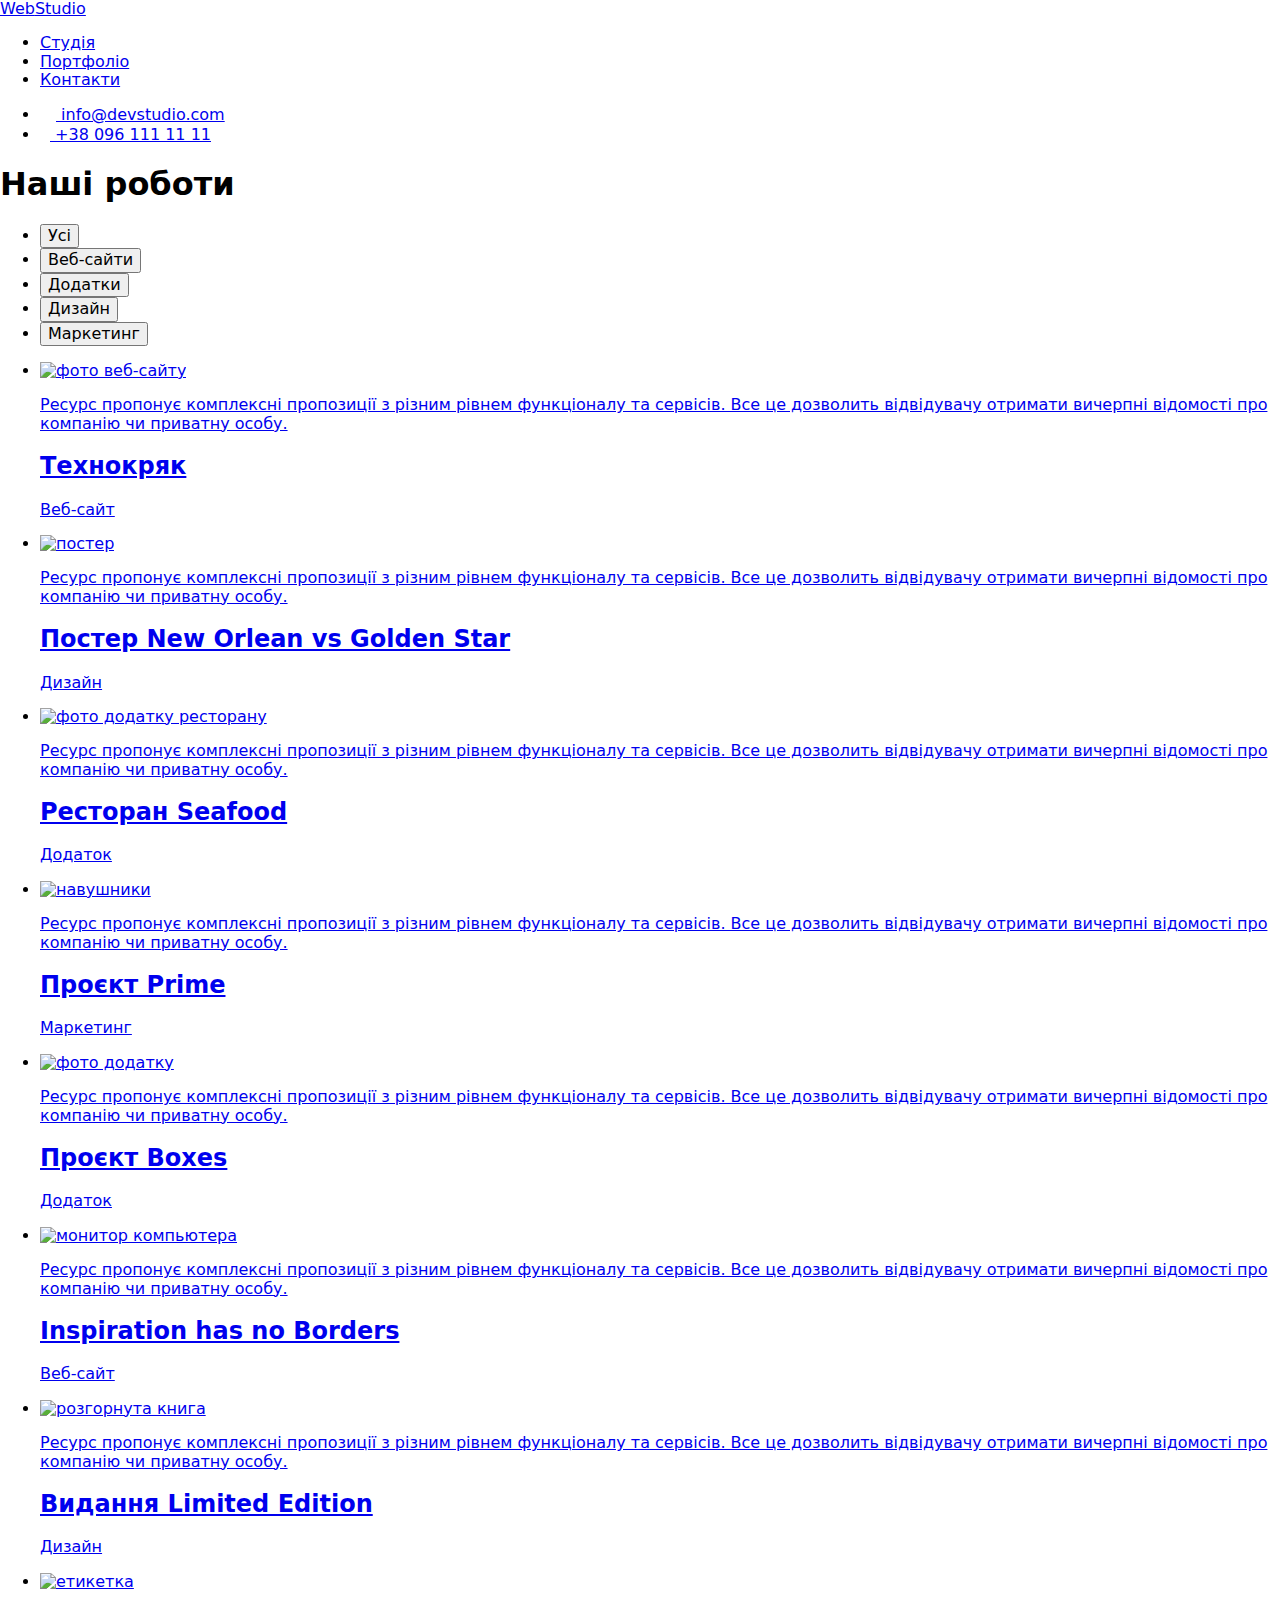
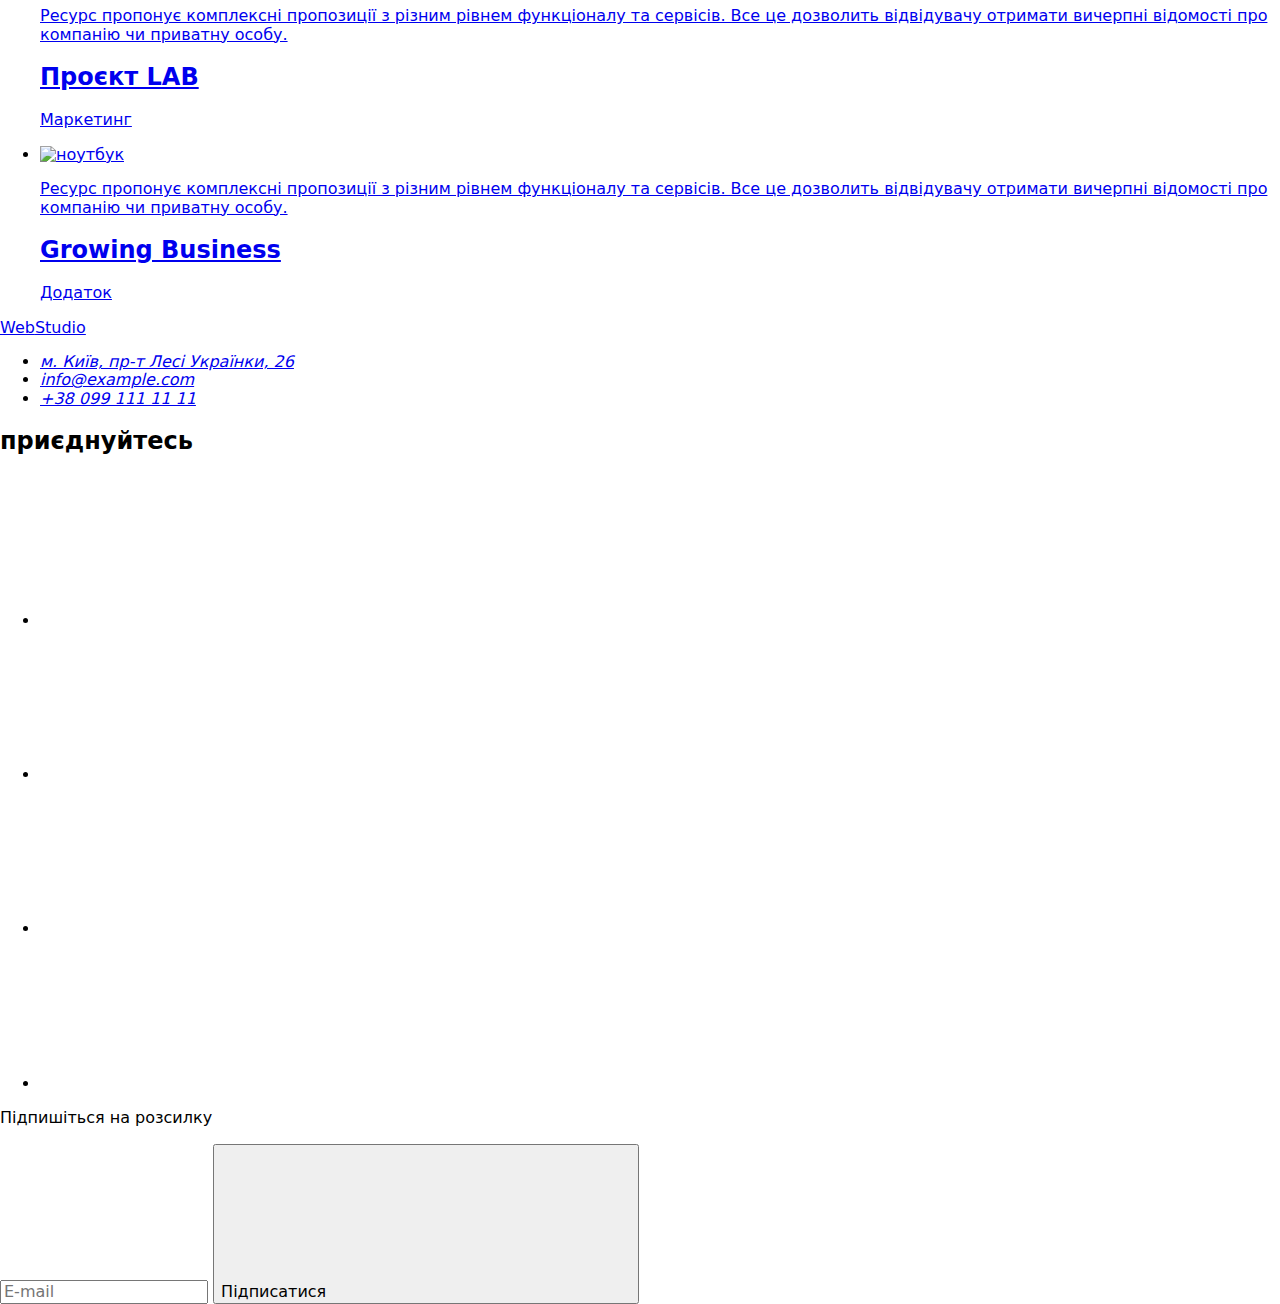
==== portfolio.html @ 3b048875 "Add files via upload" ====
<!DOCTYPE html>
<html lang="uk">
<head>
    <meta charset="UTF-8">
    <meta http-equiv="X-UA-Compatible" content="IE=edge">
    <meta name="viewport" content="width=device-width, initial-scale=1.0">
    <title>Portfolio</title>
    <link rel="preconnect" href="https://fonts.googleapis.com">
    <link rel="preconnect" href="https://fonts.gstatic.com" crossorigin>
    <link href="https://fonts.googleapis.com/css2?family=Raleway:wght@700&family=Roboto:wght@400;500;700;900&display=swap" rel="stylesheet">
    <link rel="stylesheet" href="https://cdn.jsdelivr.net/npm/modern-normalize@1.1.0/modern-normalize.min.css">
    <link rel="stylesheet" href="./css/styles.css">
</head>
<body>
    <header class="header-studio">
        <div class="container main-nav">
        <nav class="page-nav">
            <a href="./index.html" class="logo-link logo-header" lang="en">
                <span class="logo-span">Web</span>Studio
            </a>
            <ul class="site-nav list">
                <li class="list-link"> <a href="./index.html" class="link">Студія</a> </li>
                <li class="list-link"> <a href="#" class="link current">Портфоліо</a> </li>
                <li class="list-link"> <a href="#" class="link">Контакти</a> </li>
            </ul>
        </nav>
            <ul class="site-nav list">
                <li class="list-link">
                    <a href="mailo:info@devstudio.com" class="link list-nav">
                        <svg width="16" height="12">
                        <use href="./images/icons.svg#icon-envelope" aria-label="іконка конвертик"></use>
                    </svg>
                    info@devstudio.com
                    </a>
                </li>
                <li class="list-link">
                    <a href="tel:+380961111111" class="link list-nav">
                        <svg width="10" height="16">
                        <use href="./images/icons.svg#icon-smartphone" aria-label="іконка смартфон"></use>
                    </svg> +38 096 111 11 11
                    </a>
                </li>
            </ul>
        </div>      
    </header>

    <main>
        <section class="section">
            <div class="container">
           <h1 class="visually-hidden">Наші роботи</h1> 
           <ul class="list list-btn">
            <li class="list-btn-filter"><button type="button" class="button primary">Усі</button></li>
            <li class="list-btn-filter"><button type="button" class="button">Веб-сайти</button></li>
            <li class="list-btn-filter"><button type="button" class="button">Додатки</button></li>  
            <li class="list-btn-filter"><button type="button" class="button">Дизайн</button></li>  
            <li class="list-btn-filter"><button type="button" class="button">Маркетинг</button></li>
           </ul>
           <ul class="list case-cards">
            <li class="card">
                <a href="#" class="link-card">
                    <div class="card-box">
                        <img src="./images/web1.jpg" alt="фото веб-сайту" width="370">
                        <p class="card-overlay">Ресурс пропонує комплексні пропозиції з різним рівнем функціоналу та сервісів. 
                            Все це дозволить відвідувачу отримати вичерпні відомості про компанію чи приватну особу.</p>
                    </div>
                    <div class="card-sign">
                        <h2 class="list-works">Технокряк</h2>
                        <p class="list-text-work">Веб-сайт</p>
                    </div>
                </a>         
            </li>
              <li class="card">
                <a href="#" class="link-card">
                    <div class="card-box">
                        <img src="./images/design1.jpg" alt="постер" width="370">
                        <p class="card-overlay">Ресурс пропонує комплексні пропозиції з різним рівнем функціоналу та сервісів. 
                            Все це дозволить відвідувачу отримати вичерпні відомості про компанію чи приватну особу.</p>
                    </div>
                    <div class="card-sign">
                        <h2 class="list-works">Постер New Orlean vs Golden Star</h2>
                        <p class="list-text-work">Дизайн</p>
                    </div>
                </a>                    
            </li>
            <li class="card">
                <a href="#" class="link-card">
                    <div class="card-box">
                        <img src="./images/addition1.jpg" alt="фото додатку ресторану" width="370">
                        <p class="card-overlay">Ресурс пропонує комплексні пропозиції з різним рівнем функціоналу та сервісів. 
                        Все це дозволить відвідувачу отримати вичерпні відомості про компанію чи приватну особу.</p>
                    </div>
                    <div class="card-sign">
                        <h2 class="list-works">Ресторан Seafood</h2>
                        <p class="list-text-work">Додаток</p>
                    </div>       
                </a>                    
            </li>
            <li class="card">
                <a href="#" class="link-card">
                    <div class="card-box">
                        <img src="./images/marketing1.jpg" alt="навушники" width="370">
                        <p class="card-overlay">Ресурс пропонує комплексні пропозиції з різним рівнем функціоналу та сервісів. 
                        Все це дозволить відвідувачу отримати вичерпні відомості про компанію чи приватну особу.</p>
                    </div>    
                    <div class="card-sign">
                        <h2 class="list-works">Проєкт Prime</h2>
                        <p class="list-text-work">Маркетинг</p>
                    </div>
                </a>                    
            </li>
              <li class="card">
                <a href="#" class="link-card">
                    <div class="card-box">
                        <img src="./images/addition2.jpg" alt="фото додатку" width="370">
                        <p class="card-overlay">Ресурс пропонує комплексні пропозиції з різним рівнем функціоналу та сервісів. 
                                Все це дозволить відвідувачу отримати вичерпні відомості про компанію чи приватну особу.</p>
                    </div>
                    <div class="card-sign">
                        <h2 class="list-works">Проєкт Boxes</h2>
                        <p class="list-text-work">Додаток</p>
                    </div>
                </a>                    
            </li>
              <li class="card">
                <a href="#" class="link-card">
                    <div class="card-box">
                        <img src="./images/web2.jpg" alt="монитор компьютера" width="370">
                        <p class="card-overlay">Ресурс пропонує комплексні пропозиції з різним рівнем функціоналу та сервісів. 
                                Все це дозволить відвідувачу отримати вичерпні відомості про компанію чи приватну особу.</p>
                    </div>
                    <div class="card-sign">
                        <h2 class="list-works">Inspiration has no Borders</h2>
                        <p class="list-text-work">Веб-сайт</p>
                    </div>
                </a>                    
            </li>
              <li class="card">
                <a href="#" class="link-card">
                    <div class="card-box">
                        <img src="./images/design2.jpg" alt="розгорнута книга" width="370">
                        <p class="card-overlay">Ресурс пропонує комплексні пропозиції з різним рівнем функціоналу та сервісів. 
                        Все це дозволить відвідувачу отримати вичерпні відомості про компанію чи приватну особу.</p>
                    </div>
                    <div class="card-sign">
                        <h2 class="list-works">Видання Limited Edition</h2>
                        <p class="list-text-work">Дизайн</p>
                    </div>
                </a>                    
            </li>
              <li class="card">
                <a href="#" class="link-card">
                    <div class="card-box">
                        <img src="./images/marketing2.jpg" alt="етикетка" width="370">
                        <p class="card-overlay">Ресурс пропонує комплексні пропозиції з різним рівнем функціоналу та сервісів. 
                        Все це дозволить відвідувачу отримати вичерпні відомості про компанію чи приватну особу.</p>
                    </div>    
                    <div class="card-sign">
                        <h2 class="list-works">Проєкт LAB</h2>
                        <p class="list-text-work">Маркетинг</p>
                    </div>                        
                </a>                    
            </li>
              <li class="card">
                <a href="#" class="link-card">
                    <div class="card-box">
                        <img src="./images/addition3.jpg" alt="ноутбук" width="370">
                        <p class="card-overlay">Ресурс пропонує комплексні пропозиції з різним рівнем функціоналу та сервісів. 
                                Все це дозволить відвідувачу отримати вичерпні відомості про компанію чи приватну особу.</p>
                    </div>
                    <div class="card-sign">
                        <h2 class="list-works">Growing Business</h2>
                        <p class="list-text-work">Додаток</p>
                    </div>      
                </a>                                      
            </li>
           </ul>
           </div>
        </section>
    </main>
    <footer class="footer">
        <div class="container content-footer">
                <div>
                    <a href="./index.html" class="logo-link logo-footer" lang="en">
                        <span class="logo-text"><span class="logo-span">Web</span>Studio</span>
                    </a>
                    <address>
                        <ul class="list">
                            <li class="list-link-footer">
                                <a href="https://goo.gl/maps/eBPXnMXbjHiN4jMv5" target="_blank" rel="noopener noreferrer nofollow" class="link-address mail-address">
                                м. Київ, пр-т Лесі Українки, 26</a>
                                
                            </li>
                            <li class="list-link-footer">
                                <a href="mailto:info@example.com" class="link-address link-address-active">info@example.com</a> 
                            </li>
                            <li class="list-link-footer">
                                <a href="tel:+380991111111" class="link-address link-address-active">+38 099 111 11 11</a>
                            </li>
                        </ul>                                                    
                    </address>
                </div>
                <div>
                    <h2 class="social-net-title">приєднуйтесь</h2>
                    <ul class="social-list-footer list">
                    <li class="social-list-item">
                        <a href="#" class="social-link-footer">
                            <svg class="social-icon-footer">
                                <use href="./images/icons.svg#icon-instagram"></use>
                            </svg>
                        </a>
                    </li>
                    <li class="social-list-item">
                        <a href="#" class="social-link-footer">
                            <svg class="social-icon-footer">
                                <use href="./images/icons.svg#icon-twiter"></use>
                            </svg>
                        </a>    
                    </li>
                    <li class="social-list-item">
                        <a href="#" class="social-link-footer">
                            <svg class="social-icon-footer">
                                <use href="./images/icons.svg#icon-facebook"></use>
                            </svg>
                        </a>    
                    </li>
                    <li class="social-list-item">
                        <a href="#" class="social-link-footer">
                            <svg class="social-icon-footer">
                                <use href="./images/icons.svg#icon-linkedin"></use>
                            </svg>
                        </a>    
                    </li>
                    </ul>                            
                </div>
                <form class="form-footer">
                    <p class="form-footer-text">Підпишіться на розсилку</p>
                    <div class="wrapper-form-footer">
                    <label class="label-footer">
                    <input type="email" name="f-email" class="input-footer" placeholder="E-mail">
                    </label>
                    <button type="submit" class="form-footer-button">Підписатися
                        <svg class="icon-button-footer">
                        <use href="./images/icons.svg#icon-icon-send"></use>
                        </svg>
                    </button>
                    </div>
                </form>                
        </div> 
    </footer>
</body>
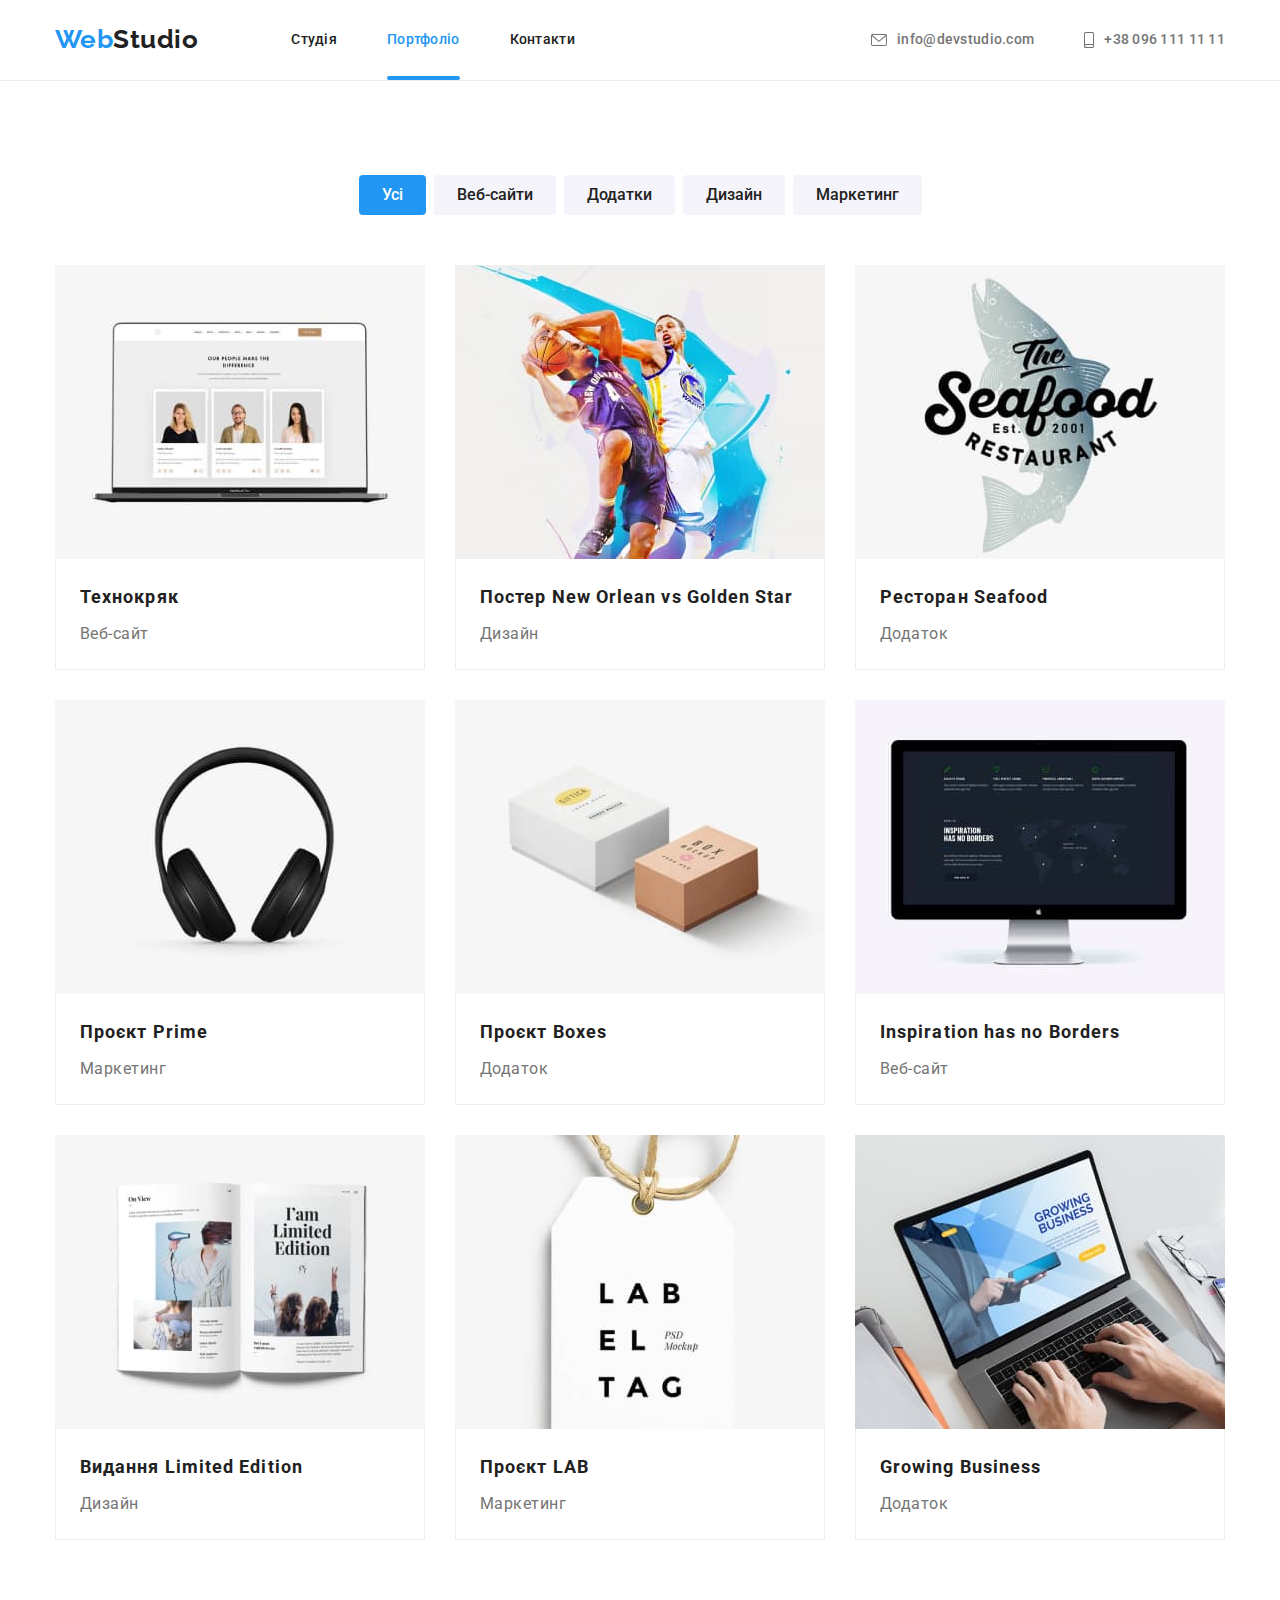
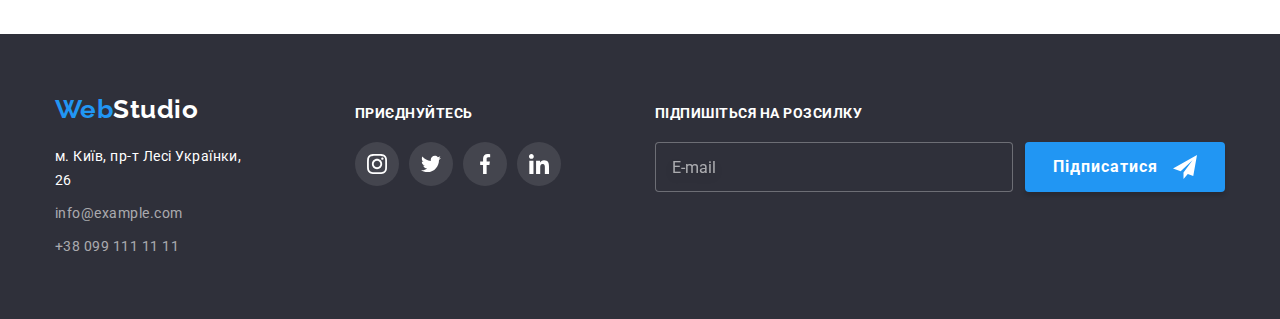
==== commit ab58c57b: "17_09" ====
--- a/portfolio.html
+++ b/portfolio.html
@@ -9,51 +9,53 @@
     <link rel="preconnect" href="https://fonts.gstatic.com" crossorigin>
     <link href="https://fonts.googleapis.com/css2?family=Raleway:wght@700&family=Roboto:wght@400;500;700;900&display=swap" rel="stylesheet">
     <link rel="stylesheet" href="https://cdn.jsdelivr.net/npm/modern-normalize@1.1.0/modern-normalize.min.css">
+    <link rel="stylesheet" href="./css/main.min.css">
     <link rel="stylesheet" href="./css/styles.css">
 </head>
 <body>
-    <header class="header-studio">
-        <div class="container main-nav">
-        <nav class="page-nav">
-            <a href="./index.html" class="logo-link logo-header" lang="en">
-                <span class="logo-span">Web</span>Studio
+    <header class="header">
+        <div class="container container__header">
+            <nav class="header__page-nav">
+            <a href="./index.html" class="logo logo_header" lang="en">
+                <span class="logo__span">Web</span>Studio
             </a>
-            <ul class="site-nav list">
-                <li class="list-link"> <a href="./index.html" class="link">Студія</a> </li>
-                <li class="list-link"> <a href="#" class="link current">Портфоліо</a> </li>
-                <li class="list-link"> <a href="#" class="link">Контакти</a> </li>
+            <ul class="header__site-nav list">
+                <li class="header__list-link"> <a href="./index.html" class="header__link">Студія</a> </li>
+                <li class="header__list-link"> <a href="./portfolio.html" class="header__link header__link_current">Портфоліо</a> </li>
+                <li class="header__list-link"> <a href="#" class="header__link">Контакти</a> </li>
             </ul>
-        </nav>
-            <ul class="site-nav list">
-                <li class="list-link">
-                    <a href="mailo:info@devstudio.com" class="link list-nav">
+            </nav>
+            <ul class="header__site-nav list">
+                <li class="header__list-link">
+                    <a href="mailo:info@devstudio.com" class="header__link header__list-nav">
                         <svg width="16" height="12">
                         <use href="./images/icons.svg#icon-envelope" aria-label="іконка конвертик"></use>
                     </svg>
                     info@devstudio.com
                     </a>
                 </li>
-                <li class="list-link">
-                    <a href="tel:+380961111111" class="link list-nav">
+                <li class="header__list-link">
+                    <a href="tel:+380961111111" class="header__link header__list-nav">
                         <svg width="10" height="16">
                         <use href="./images/icons.svg#icon-smartphone" aria-label="іконка смартфон"></use>
                     </svg> +38 096 111 11 11
                     </a>
                 </li>
             </ul>
-        </div>      
+        </div>
+     
     </header>
 
     <main>
         <section class="section">
             <div class="container">
            <h1 class="visually-hidden">Наші роботи</h1> 
-           <ul class="list list-btn">
-            <li class="list-btn-filter"><button type="button" class="button primary">Усі</button></li>
-            <li class="list-btn-filter"><button type="button" class="button">Веб-сайти</button></li>
-            <li class="list-btn-filter"><button type="button" class="button">Додатки</button></li>  
-            <li class="list-btn-filter"><button type="button" class="button">Дизайн</button></li>  
-            <li class="list-btn-filter"><button type="button" class="button">Маркетинг</button></li>
+           <ul class="list filter">
+            <li class="filter__item"><button type="button" class="filter__button primary">Усі</button></li>
+            <li class="filter__item"><button type="button" class="filter__button">Веб-сайти</button></li>
+            <li class="filter__item"><button type="button" class="filter__button">Додатки</button></li>  
+            <li class="filter__item"><button type="button" class="filter__button">Дизайн</button></li>  
+            <li class="filter__item"><button type="button" class="filter__button">Маркетинг</button></li>
            </ul>
            <ul class="list case-cards">
             <li class="card">
@@ -178,73 +180,73 @@
         </section>
     </main>
     <footer class="footer">
-        <div class="container content-footer">
+        <div class="container footer__content">
                 <div>
-                    <a href="./index.html" class="logo-link logo-footer" lang="en">
-                        <span class="logo-text"><span class="logo-span">Web</span>Studio</span>
+                    <a href="./index.html" class="logo logo_footer" lang="en">
+                        <span class="footer__logo-text"><span class="logo__span">Web</span>Studio</span>
                     </a>
                     <address>
                         <ul class="list">
-                            <li class="list-link-footer">
-                                <a href="https://goo.gl/maps/eBPXnMXbjHiN4jMv5" target="_blank" rel="noopener noreferrer nofollow" class="link-address mail-address">
+                            <li class="footer__list-link">
+                                <a href="https://goo.gl/maps/eBPXnMXbjHiN4jMv5" target="_blank" rel="noopener noreferrer nofollow" class="footer__link footer__address">
                                 м. Київ, пр-т Лесі Українки, 26</a>
                                 
                             </li>
-                            <li class="list-link-footer">
-                                <a href="mailto:info@example.com" class="link-address link-address-active">info@example.com</a> 
+                            <li class="footer__list-link">
+                                <a href="mailto:info@example.com" class="footer__link footer__link_active">info@example.com</a> 
                             </li>
-                            <li class="list-link-footer">
-                                <a href="tel:+380991111111" class="link-address link-address-active">+38 099 111 11 11</a>
+                            <li class="footer__list-link">
+                                <a href="tel:+380991111111" class="footer__link footer__link_active">+38 099 111 11 11</a>
                             </li>
                         </ul>                                                    
                     </address>
                 </div>
                 <div>
-                    <h2 class="social-net-title">приєднуйтесь</h2>
-                    <ul class="social-list-footer list">
-                    <li class="social-list-item">
-                        <a href="#" class="social-link-footer">
-                            <svg class="social-icon-footer">
+                <h2 class="footer__social-net-title">приєднуйтесь</h2>
+                <ul class="social-net social-net_jsfcon list">
+                    <li class="social-net__item">
+                        <a href="#" class="footer__social-link">
+                            <svg class="footer__social-icon">
                                 <use href="./images/icons.svg#icon-instagram"></use>
                             </svg>
                         </a>
                     </li>
-                    <li class="social-list-item">
-                        <a href="#" class="social-link-footer">
-                            <svg class="social-icon-footer">
+                    <li class="social-net__item">
+                        <a href="#" class="footer__social-link">
+                            <svg class="footer__social-icon">
                                 <use href="./images/icons.svg#icon-twiter"></use>
                             </svg>
                         </a>    
                     </li>
-                    <li class="social-list-item">
-                        <a href="#" class="social-link-footer">
-                            <svg class="social-icon-footer">
+                    <li class="social-net__item">
+                        <a href="#" class="footer__social-link">
+                            <svg class="footer__social-icon">
                                 <use href="./images/icons.svg#icon-facebook"></use>
                             </svg>
                         </a>    
                     </li>
-                    <li class="social-list-item">
-                        <a href="#" class="social-link-footer">
-                            <svg class="social-icon-footer">
+                    <li class="social-net__item">
+                        <a href="#" class="footer__social-link">
+                            <svg class="footer__social-icon">
                                 <use href="./images/icons.svg#icon-linkedin"></use>
                             </svg>
                         </a>    
                     </li>
                     </ul>                            
                 </div>
-                <form class="form-footer">
-                    <p class="form-footer-text">Підпишіться на розсилку</p>
-                    <div class="wrapper-form-footer">
+                <form class="form-subscription">
+                    <p class="form-subscription__text">Підпишіться на розсилку</p>
+                    <div class="form-subscription__box">
                     <label class="label-footer">
-                    <input type="email" name="f-email" class="input-footer" placeholder="E-mail">
+                    <input type="email" name="f-email" class="form-subscription__input" placeholder="E-mail">
                     </label>
-                    <button type="submit" class="form-footer-button">Підписатися
-                        <svg class="icon-button-footer">
+                    <button type="submit" class="form-subscription__button">Підписатися
+                        <svg class="form-subscription__icon">
                         <use href="./images/icons.svg#icon-icon-send"></use>
                         </svg>
                     </button>
                     </div>
-                </form>                
+                </form>
         </div> 
     </footer>
 </body>
--- a/css/main.min.css
+++ b/css/main.min.css
@@ -0,0 +1 @@
+:root{--basic-text-color:#757575;--title-text-color:#212121;--secondary-text-color:#FFFFFF;--accent-color:#2196F3;--primary-bg-color:#FFFFFF;--basic-background-color:#F5F5F5;--secondary-background-color:#F5F4FA;--accent-background-color:#2F303A;--active-bg-color:#188CEB;--basic-border-color: #AFB1B8}body{font-family:"Roboto",sans-serif;letter-spacing:.03em;color:var(--basic-text-color);background:var(--primary-bg-color)}h1,h2,h3,p,ul{margin-top:0;margin-bottom:0}ul{padding:0}img{display:block;max-width:100%;height:auto}.container{width:1200px;padding-right:15px;padding-left:15px;margin-right:auto;margin-left:auto}.section{padding-top:94px;padding-bottom:94px}.section__title{margin-bottom:50px;font-weight:700;font-size:36px;line-height:1.17;text-align:center;color:var(--title-text-color)}.list{list-style:none}.list_do{display:flex;justify-content:space-between}.visually-hidden{position:absolute;white-space:nowrap;width:1px;height:1px;overflow:hidden;border:0;padding:0;clip:rect(0 0 0 0);clip-path:inset(50%);margin:-1px}.logo{display:inline-block;font-family:"Raleway",sans-serif;font-weight:700;font-size:26px;line-height:1.2;text-decoration:none}.logo_header{padding-top:24px;padding-bottom:25px;margin-right:93px;color:var(--title-text-color)}.logo_footer{margin-bottom:20px}.logo__span{color:var(--accent-color)}.header{border-bottom:1px solid #ececec}.container__header{display:flex;justify-content:space-between;align-items:center}.header__page-nav{display:flex}.header__site-nav{display:flex;align-items:center}.header__site-nav .header__list-link{position:relative}.header__site-nav .header__list-link:not(:last-child){margin-right:50px}.header__site-nav .header__link{display:inline-block;padding-top:32px;padding-bottom:32px;font-weight:500;font-size:14px;line-height:1.14;letter-spacing:.02em;color:var(--title-text-color);text-decoration:none;transition:color 250ms cubic-bezier(0.4, 0, 0.2, 1)}.header__site-nav .header__link:hover,.header__site-nav .header__link:focus{color:var(--accent-color)}.header__site-nav .header__list-nav{display:flex;align-items:center;gap:10px;color:var(--basic-text-color);fill:currentColor}.header__site-nav .header__link_current{color:var(--accent-color)}.header__site-nav .header__link_current::after{display:inline-block;position:absolute;left:0;bottom:0;content:"";width:100%;height:4px;background-color:var(--accent-color);border-radius:2px}.hero{max-width:1600px;height:600px;padding-top:200px;padding-bottom:280px;margin:0 auto;background-image:linear-gradient(to left, rgba(47, 48, 58, 0.4), rgba(47, 48, 58, 0.4)),url("../images/imghero.jpg");background-color:var(--accent-background-color);background-position:center;background-repeat:no-repeat;background-size:cover}.hero__title{width:696px;margin-right:auto;margin-left:auto;margin-bottom:30px;font-weight:900;font-size:44px;line-height:1.36;text-align:center;letter-spacing:.06em;text-transform:uppercase;color:var(--secondary-text-color)}.button{display:flex;justify-content:center;align-items:center;width:216px;height:50px;margin-right:auto;margin-left:auto;border:0;cursor:pointer;font-family:inherit;font-weight:700;font-size:16px;line-height:1.9;text-align:center;letter-spacing:.06em;color:var(--secondary-text-color);background-color:var(--accent-color);box-shadow:0px 4px 4px rgba(0,0,0,.15);border-radius:4px;transition:background-color 250ms cubic-bezier(0.4, 0, 0.2, 1)}.button:hover,.button:focus{background-color:var(--active-bg-color)}.section__feature{min-width:270px}.section__feature:not(:last-child){margin-right:30px}.section__featuare-icon{display:flex;justify-content:center;align-items:center;width:270px;height:120px;margin-bottom:30px;border-radius:4px;background:var(--secondary-background-color)}.section__fetuare-list-icon{display:block;margin-left:auto;margin-right:auto}.section__fetuare-list-title{margin-bottom:10px;font-weight:700;font-size:14px;line-height:1.14;text-transform:uppercase;color:var(--title-text-color)}.section__fetuare-list-text{font-size:14px;line-height:1.71}.activity{padding-top:0}.activity__photo{position:relative}.activity__photo:not(:last-child){margin-right:30px;max-width:370px}.activity__box{position:absolute;left:0;bottom:0;width:100%;height:70px;background:rgba(47,48,58,.8)}.activity__text{padding:27px 0;font-weight:700;font-size:14px;line-height:1.14;text-align:center;text-transform:uppercase;color:var(--primary-bg-color)}.team{background:var(--secondary-background-color)}.team__list{background:var(--primary-bg-color);box-shadow:0px 1px 3px rgba(0,0,0,.12),0px 1px 1px rgba(0,0,0,.14),0px 2px 1px rgba(0,0,0,.2);border-radius:0px 0px 4px 4px}.team__list:not(:last-child){margin-right:30px;max-width:270px}.team__list-box{padding:30px}.team__list-title{margin-bottom:10px;font-weight:500;font-size:16px;line-height:1.9;text-align:center;color:var(--title-text-color)}.team__list-text{font-size:16px;line-height:1.9;text-align:center}.social-net{display:flex;justify-content:center;align-items:center;gap:10px}.social-net_mgn{margin-top:16px}.social-net__item{width:44px;height:44px}.social-net__link{display:flex;width:100%;height:100%;color:var(--basic-border-color);background-color:var(--secondary-text-color);border-radius:50%;fill:currentColor;transition:color 250ms cubic-bezier(0.4, 0, 0.2, 1),background-color 250ms cubic-bezier(0.4, 0, 0.2, 1)}.social-net__link:hover,.social-net__link:focus{color:var(--primary-bg-color);background-color:var(--accent-color)}.section__client{width:170px;height:92px}.section__client:not(:last-child){margin-right:30px}.section__client-link{display:flex;align-items:center;justify-content:center;width:100%;height:100%;border:1px solid var(--basic-border-color);border-radius:4px;color:var(--basic-border-color);fill:currentColor;transition:color 250ms cubic-bezier(0.4, 0, 0.2, 1),border-color 250ms cubic-bezier(0.4, 0, 0.2, 1)}.section__client-link:hover,.section__client-link:focus{color:var(--accent-color);border-color:var(--accent-color)}.section__client-ikon{width:106px;height:60px}.footer{padding-top:60px;padding-bottom:60px;background-color:var(--accent-background-color)}.footer__content{display:flex;align-items:baseline;gap:94px}.footer__list-link:not(:last-child){margin-bottom:9px}.footer__link{display:inline-block;font-style:normal;font-size:14px;line-height:1.71;color:rgba(255,255,255,.6);text-decoration:none;transition:color 1250ms cubic-bezier(0.4, 0, 0.2, 1)}.footer__logo-text,.footer__address{color:var(--secondary-text-color)}.footer__link_active:hover,.footer__link_active:focus{color:var(--accent-color)}.footer__social-net-title{margin-bottom:20px;font-weight:700;font-size:14px;line-height:1.14;text-transform:uppercase;color:var(--primary-bg-color)}.social-net_jsfcon{justify-content:flex-start}.footer__social-link{display:flex;width:100%;height:100%;color:var(--basic-border-color);background-color:rgba(255,255,255,.1);border-radius:50%;transition:background-color 250ms cubic-bezier(0.4, 0, 0.2, 1)}.footer__social-link:hover,.footer__social-link:focus{background-color:var(--accent-color)}.footer__social-icon{fill:var(--secondary-text-color)}.form-subscription{height:86px}.form-subscription__text{margin-bottom:20px;font-weight:700;font-size:14px;line-height:1.14;text-transform:uppercase;color:var(--primary-bg-color)}.form-subscription__box{display:flex;justify-content:right;align-items:center}.form-subscription__input{width:358px;height:50px;margin-right:12px;padding-left:16px;border:1px solid rgba(255,255,255,.3);background-color:var(--accent-background-color);border-radius:4px}.form-subscription__input::placeholder{font-size:16px;line-height:1.25;color:rgba(255,255,255,.6);filter:drop-shadow(0px 4px 4px rgba(0, 0, 0, 0.15))}.form-subscription__button{position:relative;width:200px;height:50px;padding:10px 28px;border:0;font-weight:700;font-size:16px;line-height:1.88;text-align:start;letter-spacing:.06em;color:var(--secondary-text-color);background-color:var(--accent-color);box-shadow:0px 4px 4px rgba(0,0,0,.15);border-radius:4px;transition:background-color 250ms cubic-bezier(0.4, 0, 0.2, 1)}.form-subscription__button:hover,.form-subscription__button:focus{background-color:var(--active-bg-color)}.form-subscription__icon{position:absolute;top:50%;right:28px;transform:translateY(-50%);width:24px;height:24px}.backdrop{position:fixed;top:0;left:0;background-color:rgba(0,0,0,.2);width:100%;height:100%;z-index:100;opacity:1;visibility:visible;pointer-events:auto;transition:opacity 250ms cubic-bezier(0.4, 0, 0.2, 1),visibility 250ms ease-in-out}.backdrop.is-hidden{opacity:0;visibility:hidden;pointer-events:none}.backdrop.is-hidden .modal{transform:translate(-50%, -50%) scale(0.9)}.modal{position:absolute;top:50%;left:50%;transform:translate(-50%, -50%) scale(1);width:528px;height:581px;background:var(--primary-bg-color);box-shadow:0px 1px 3px rgba(0,0,0,.12),0px 1px 1px rgba(0,0,0,.14),0px 2px 1px rgba(0,0,0,.2);border-radius:4px;transition:transform 250ms cubic-bezier(0.4, 0, 0.2, 1)}.modal__button-close{position:absolute;display:flex;justify-content:center;align-items:center;width:30px;height:30px;top:8px;right:8px;border:1px solid rgba(0,0,0,.1);border-radius:50%;background:var(--primary-bg-color);transition:fill 250ms cubic-bezier(0.4, 0, 0.2, 1)}.modal__button-close:hover,.modal__button-close:focus{fill:var(--accent-color)}.modal__icon-close{width:18px;height:18px}.modal__title{display:block;margin:40px 40px 12px 40px;font-weight:700;font-size:20px;line-height:1.15;text-align:center;color:var(--title-text-color)}.form-modal{padding:0 40px}.form-modal__label{display:block;margin-bottom:10px;font-size:12px;line-height:1.16;letter-spacing:.01em}.form-modal__text-label{display:block;margin-bottom:4px}.form-modal__box{position:relative}.form-modal__input{display:block;resize:none;width:448px;height:40px;padding-left:42px;outline:none;border:1px solid rgba(33,33,33,.2);border-radius:4px;transition:border-color 250ms cubic-bezier(0.4, 0, 0.2, 1)}.form-modal__input:focus,.form-modal__input:hover{border-color:var(--accent-color)}.form-modal__icon-input{position:absolute;width:18px;height:18px;top:50%;left:10px;transform:translateY(-50%);fill:var(--title-text-color);transition:fill 250ms cubic-bezier(0.4, 0, 0.2, 1)}.form-modal__input:focus+.form-modal__icon-input,.form-modal__input:hover+.form-modal__icon-input{fill:var(--active-bg-color)}.form-modal__textarea{display:block;width:448px;height:120px;padding:12px 16px;outline:none;border:1px solid rgba(33,33,33,.2);border-radius:4px;resize:none;transition:border-color 250ms cubic-bezier(0.4, 0, 0.2, 1)}.form-modal__textarea:focus,.form-modal__textarea:hover{border-color:var(--accent-color)}.form-modal__textarea::placeholder{color:rgba(117,117,117,.5)}.form-modal__label-check{display:flex;align-items:center;margin-top:20px;margin-bottom:30px;padding-left:12px;font-size:14px;line-height:1.71;color:var(--basic-text-color)}.form-modal__link-check{color:var(--accent-color)}.form-modal__icon-checkbox{width:16px;height:15px;border:1px solid #000;border-radius:2px;margin-right:7px}.form-modal__check:focus+.form-modal__icon-checkbox{box-shadow:0 0 0 2px var(--accent-color)}.form-modal__check:checked+.form-modal__icon-checkbox{background-color:var(--accent-color);border:none}.form-modal__check:not(focus)+.form-modal__icon-checkbox{box-shadow:none}.form-modal__check{position:absolute;appearance:none}.form-modal__button{margin:auto;padding:0;width:200px}.form-modal__button:hover,.form-modal__button:focus{background-color:var(--active-bg-color)}.filter{display:flex;justify-content:center;align-items:center;margin-bottom:50px}.filter__item:not(:last-child){margin-right:8px}.filter__button{padding-top:6px;padding-right:22px;padding-bottom:6px;padding-left:22px;border:1px solid rgba(0,0,0,0);border-radius:4px;font-family:inherit;font-weight:500;font-size:16px;line-height:1.62;text-align:center;color:var(--title-text-color);background-color:var(--secondary-background-color);cursor:pointer;box-shadow:none;transition:color 250ms cubic-bezier(0.4, 0, 0.2, 1),background-color 250ms cubic-bezier(0.4, 0, 0.2, 1),box-shadow 250ms cubic-bezier(0.4, 0, 0.2, 1)}.filter__button:hover,.filter__button:focus{color:var(--secondary-text-color);background:var(--accent-color);box-shadow:0px 3px 1px rgba(0,0,0,.1),0px 1px 2px rgba(0,0,0,.08),0px 2px 2px rgba(0,0,0,.12);border-radius:4px}.filter__button.primary{color:var(--secondary-text-color);background:var(--accent-color)}/*# sourceMappingURL=main.min.css.map */--- a/css/styles.css
+++ b/css/styles.css
@@ -0,0 +1,101 @@
+
+/* Стилі заголовка  */
+  
+
+      /* Стилі секцій */
+  
+  /* Секція Особливості */
+
+
+/* Секція Чим займаємося */
+
+/* Секція Наша команда */
+  
+
+ /* Стилі Постійні кліенти */
+
+ 
+  /* Стилі Наші роботи Портфоліо  */
+
+ 
+  .case-cards{
+    display: flex;
+    flex-wrap: wrap;
+    justify-content: space-between;
+    gap:30px;
+  }
+
+  .card{
+    max-width: 370px;
+    flex-basis: calc((100% - 60px)/3);   
+  }
+
+  .card-sign{
+    padding-right: 24px;
+    padding-left: 24px;
+    padding-top: 20px;
+    padding-bottom: 20px;
+    border: 1px solid #EEEEEE;
+    border-top: 0;
+    background: var(--primary-bg-color);
+  }
+
+  .link-card{
+    display:inline-block;
+    text-decoration: none;
+    color: inherit;
+    box-shadow: none;
+    transition: box-shadow 250ms cubic-bezier(0.4, 0, 0.2, 1);
+  }
+
+  .link-card:hover,
+  .link-card:focus{
+    box-shadow: 0px 1px 1px rgba(0, 0, 0, 0.12), 0px 4px 4px rgba(0, 0, 0, 0.06), 1px 4px 6px rgba(0, 0, 0, 0.16);
+  }
+
+  .list-works{
+    margin-bottom: 4px;
+    font-weight: 700;
+    font-size: 18px;
+    line-height: 2;
+    letter-spacing: 0.06em;
+    color: var(--title-text-color);
+  }
+
+  .list-text-work{
+    font-size: 16px;
+    line-height: 1.88;
+  }
+
+  .card-box{
+    position: relative;
+    overflow: hidden;
+  }
+
+  .card-overlay{
+    position: absolute;
+    top: 0;
+    left: 0;
+    width: 100%;
+    height: 100%;
+    padding: 63px 24px;
+    font-size: 18px;
+    line-height: 1.56;
+    color: var(--secondary-text-color);
+    background: rgba(33, 150, 243, 0.9);
+    transform: translateY(100%);
+    transition: transform 250ms cubic-bezier(0.4, 0, 0.2, 1);
+    margin-top: 1px;
+  }
+
+  .link-card:hover .card-overlay,
+  .link-card:focus .card-overlay{
+    transform: translateY(0);
+  }
+
+  /* Стилі футера  */
+
+  
+  
+
+ 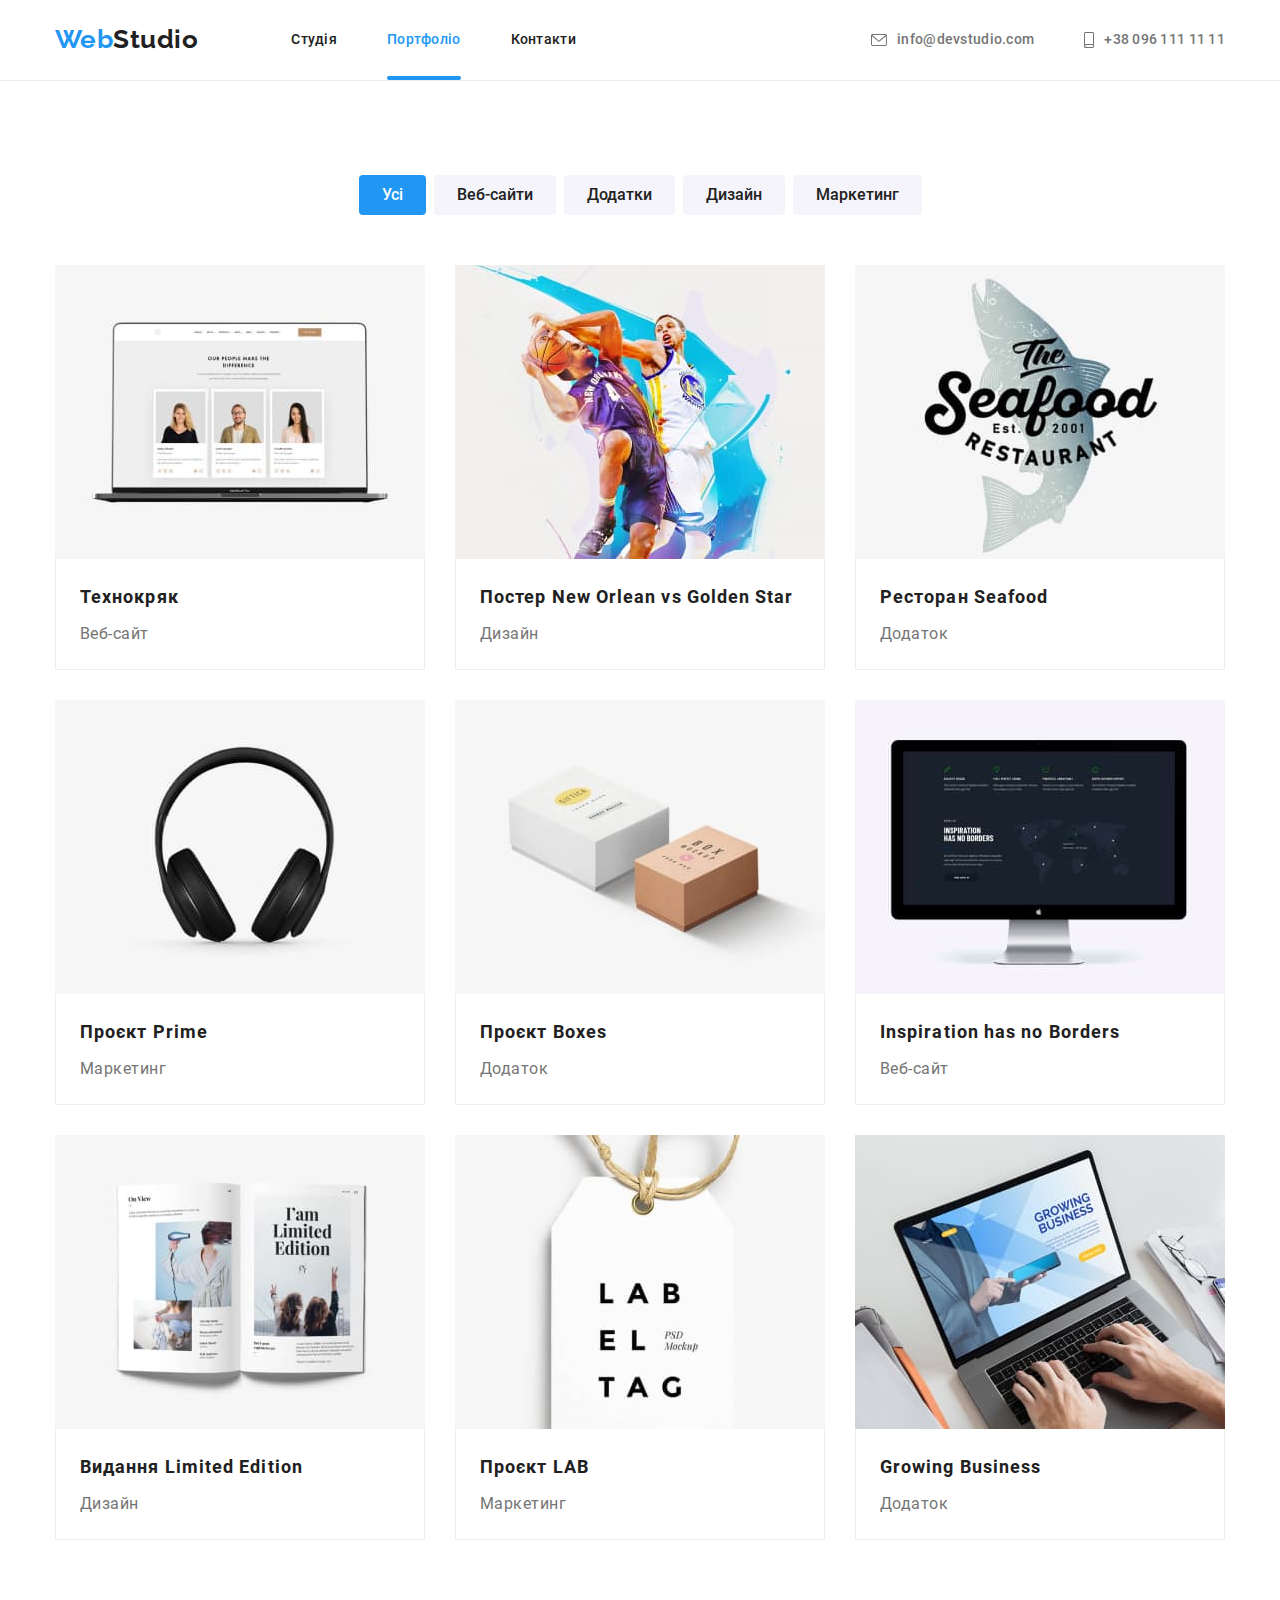
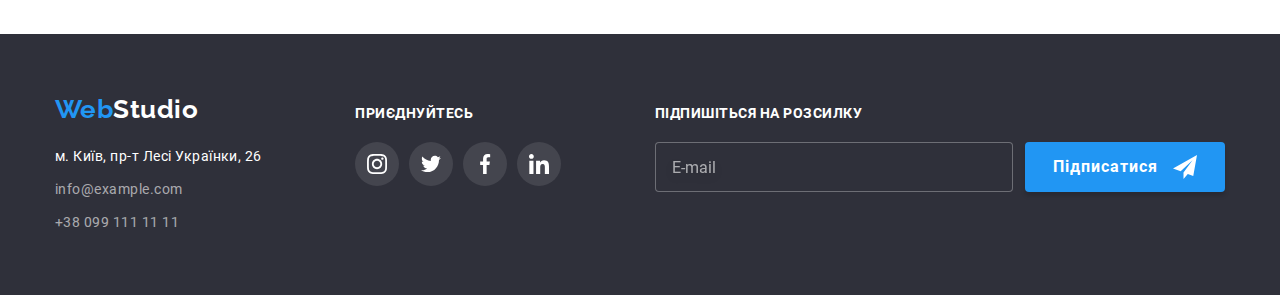
==== commit 078988c4: "done" ====
--- a/portfolio.html
+++ b/portfolio.html
@@ -7,10 +7,7 @@
     <title>Portfolio</title>
     <link rel="preconnect" href="https://fonts.googleapis.com">
     <link rel="preconnect" href="https://fonts.gstatic.com" crossorigin>
-    <link href="https://fonts.googleapis.com/css2?family=Raleway:wght@700&family=Roboto:wght@400;500;700;900&display=swap" rel="stylesheet">
-    <link rel="stylesheet" href="https://cdn.jsdelivr.net/npm/modern-normalize@1.1.0/modern-normalize.min.css">
     <link rel="stylesheet" href="./css/main.min.css">
-    <link rel="stylesheet" href="./css/styles.css">
 </head>
 <body>
     <header class="header">
@@ -45,7 +42,6 @@
         </div>
      
     </header>
-
     <main>
         <section class="section">
             <div class="container">
@@ -58,120 +54,120 @@
             <li class="filter__item"><button type="button" class="filter__button">Маркетинг</button></li>
            </ul>
            <ul class="list case-cards">
-            <li class="card">
-                <a href="#" class="link-card">
-                    <div class="card-box">
+            <li class="case-cards__card">
+                <a href="#" class="cardlink">
+                    <div class="cardlink__box">
                         <img src="./images/web1.jpg" alt="фото веб-сайту" width="370">
-                        <p class="card-overlay">Ресурс пропонує комплексні пропозиції з різним рівнем функціоналу та сервісів. 
+                        <p class="cardlink__overlay">Ресурс пропонує комплексні пропозиції з різним рівнем функціоналу та сервісів. 
                             Все це дозволить відвідувачу отримати вичерпні відомості про компанію чи приватну особу.</p>
                     </div>
-                    <div class="card-sign">
-                        <h2 class="list-works">Технокряк</h2>
-                        <p class="list-text-work">Веб-сайт</p>
+                    <div class="cardlink__descrpn">
+                        <h2 class="cardlink__title">Технокряк</h2>
+                        <p class="cardlink__text">Веб-сайт</p>
                     </div>
                 </a>         
             </li>
-              <li class="card">
-                <a href="#" class="link-card">
-                    <div class="card-box">
+              <li class="case-cards__card">
+                <a href="#" class="cardlink">
+                    <div class="cardlink__box">
                         <img src="./images/design1.jpg" alt="постер" width="370">
-                        <p class="card-overlay">Ресурс пропонує комплексні пропозиції з різним рівнем функціоналу та сервісів. 
+                        <p class="cardlink__overlay">Ресурс пропонує комплексні пропозиції з різним рівнем функціоналу та сервісів. 
                             Все це дозволить відвідувачу отримати вичерпні відомості про компанію чи приватну особу.</p>
                     </div>
-                    <div class="card-sign">
-                        <h2 class="list-works">Постер New Orlean vs Golden Star</h2>
-                        <p class="list-text-work">Дизайн</p>
-                    </div>
-                </a>                    
-            </li>
-            <li class="card">
-                <a href="#" class="link-card">
-                    <div class="card-box">
+                    <div class="cardlink__descrpn">
+                        <h2 class="cardlink__title">Постер New Orlean vs Golden Star</h2>
+                        <p class="cardlink__text">Дизайн</p>
+                    </div>
+                </a>                    
+            </li>
+            <li class="case-cards__card">
+                <a href="#" class="cardlink">
+                    <div class="cardlink__box">
                         <img src="./images/addition1.jpg" alt="фото додатку ресторану" width="370">
-                        <p class="card-overlay">Ресурс пропонує комплексні пропозиції з різним рівнем функціоналу та сервісів. 
-                        Все це дозволить відвідувачу отримати вичерпні відомості про компанію чи приватну особу.</p>
-                    </div>
-                    <div class="card-sign">
-                        <h2 class="list-works">Ресторан Seafood</h2>
-                        <p class="list-text-work">Додаток</p>
+                        <p class="cardlink__overlay">Ресурс пропонує комплексні пропозиції з різним рівнем функціоналу та сервісів. 
+                        Все це дозволить відвідувачу отримати вичерпні відомості про компанію чи приватну особу.</p>
+                    </div>
+                    <div class="cardlink__descrpn">
+                        <h2 class="cardlink__title">Ресторан Seafood</h2>
+                        <p class="cardlink__text">Додаток</p>
                     </div>       
                 </a>                    
             </li>
-            <li class="card">
-                <a href="#" class="link-card">
-                    <div class="card-box">
+            <li class="case-cards__card">
+                <a href="#" class="cardlink">
+                    <div class="cardlink__box">
                         <img src="./images/marketing1.jpg" alt="навушники" width="370">
-                        <p class="card-overlay">Ресурс пропонує комплексні пропозиції з різним рівнем функціоналу та сервісів. 
+                        <p class="cardlink__overlay">Ресурс пропонує комплексні пропозиції з різним рівнем функціоналу та сервісів. 
                         Все це дозволить відвідувачу отримати вичерпні відомості про компанію чи приватну особу.</p>
                     </div>    
-                    <div class="card-sign">
-                        <h2 class="list-works">Проєкт Prime</h2>
-                        <p class="list-text-work">Маркетинг</p>
-                    </div>
-                </a>                    
-            </li>
-              <li class="card">
-                <a href="#" class="link-card">
-                    <div class="card-box">
+                    <div class="cardlink__descrpn">
+                        <h2 class="cardlink__title">Проєкт Prime</h2>
+                        <p class="cardlink__text">Маркетинг</p>
+                    </div>
+                </a>                    
+            </li>
+              <li class="case-cards__card">
+                <a href="#" class="cardlink">
+                    <div class="cardlink__box">
                         <img src="./images/addition2.jpg" alt="фото додатку" width="370">
-                        <p class="card-overlay">Ресурс пропонує комплексні пропозиції з різним рівнем функціоналу та сервісів. 
+                        <p class="cardlink__overlay">Ресурс пропонує комплексні пропозиції з різним рівнем функціоналу та сервісів. 
                                 Все це дозволить відвідувачу отримати вичерпні відомості про компанію чи приватну особу.</p>
                     </div>
-                    <div class="card-sign">
-                        <h2 class="list-works">Проєкт Boxes</h2>
-                        <p class="list-text-work">Додаток</p>
-                    </div>
-                </a>                    
-            </li>
-              <li class="card">
-                <a href="#" class="link-card">
-                    <div class="card-box">
+                    <div class="cardlink__descrpn">
+                        <h2 class="cardlink__title">Проєкт Boxes</h2>
+                        <p class="cardlink__text">Додаток</p>
+                    </div>
+                </a>                    
+            </li>
+              <li class="case-cards__card">
+                <a href="#" class="cardlink">
+                    <div class="cardlink__box">
                         <img src="./images/web2.jpg" alt="монитор компьютера" width="370">
-                        <p class="card-overlay">Ресурс пропонує комплексні пропозиції з різним рівнем функціоналу та сервісів. 
+                        <p class="cardlink__overlay">Ресурс пропонує комплексні пропозиції з різним рівнем функціоналу та сервісів. 
                                 Все це дозволить відвідувачу отримати вичерпні відомості про компанію чи приватну особу.</p>
                     </div>
-                    <div class="card-sign">
-                        <h2 class="list-works">Inspiration has no Borders</h2>
-                        <p class="list-text-work">Веб-сайт</p>
-                    </div>
-                </a>                    
-            </li>
-              <li class="card">
-                <a href="#" class="link-card">
-                    <div class="card-box">
+                    <div class="cardlink__descrpn">
+                        <h2 class="cardlink__title">Inspiration has no Borders</h2>
+                        <p class="cardlink__text">Веб-сайт</p>
+                    </div>
+                </a>                    
+            </li>
+              <li class="case-cards__card">
+                <a href="#" class="cardlink">
+                    <div class="cardlink__box">
                         <img src="./images/design2.jpg" alt="розгорнута книга" width="370">
-                        <p class="card-overlay">Ресурс пропонує комплексні пропозиції з різним рівнем функціоналу та сервісів. 
-                        Все це дозволить відвідувачу отримати вичерпні відомості про компанію чи приватну особу.</p>
-                    </div>
-                    <div class="card-sign">
-                        <h2 class="list-works">Видання Limited Edition</h2>
-                        <p class="list-text-work">Дизайн</p>
-                    </div>
-                </a>                    
-            </li>
-              <li class="card">
-                <a href="#" class="link-card">
-                    <div class="card-box">
+                        <p class="cardlink__overlay">Ресурс пропонує комплексні пропозиції з різним рівнем функціоналу та сервісів. 
+                        Все це дозволить відвідувачу отримати вичерпні відомості про компанію чи приватну особу.</p>
+                    </div>
+                    <div class="cardlink__descrpn">
+                        <h2 class="cardlink__title">Видання Limited Edition</h2>
+                        <p class="cardlink__text">Дизайн</p>
+                    </div>
+                </a>                    
+            </li>
+              <li class="case-cards__card">
+                <a href="#" class="cardlink">
+                    <div class="cardlink__box">
                         <img src="./images/marketing2.jpg" alt="етикетка" width="370">
-                        <p class="card-overlay">Ресурс пропонує комплексні пропозиції з різним рівнем функціоналу та сервісів. 
+                        <p class="cardlink__overlay">Ресурс пропонує комплексні пропозиції з різним рівнем функціоналу та сервісів. 
                         Все це дозволить відвідувачу отримати вичерпні відомості про компанію чи приватну особу.</p>
                     </div>    
-                    <div class="card-sign">
-                        <h2 class="list-works">Проєкт LAB</h2>
-                        <p class="list-text-work">Маркетинг</p>
+                    <div class="cardlink__descrpn">
+                        <h2 class="cardlink__title">Проєкт LAB</h2>
+                        <p class="cardlink__text">Маркетинг</p>
                     </div>                        
                 </a>                    
             </li>
-              <li class="card">
-                <a href="#" class="link-card">
-                    <div class="card-box">
+              <li class="case-cards__card">
+                <a href="#" class="cardlink">
+                    <div class="cardlink__box">
                         <img src="./images/addition3.jpg" alt="ноутбук" width="370">
-                        <p class="card-overlay">Ресурс пропонує комплексні пропозиції з різним рівнем функціоналу та сервісів. 
+                        <p class="cardlink__overlay">Ресурс пропонує комплексні пропозиції з різним рівнем функціоналу та сервісів. 
                                 Все це дозволить відвідувачу отримати вичерпні відомості про компанію чи приватну особу.</p>
                     </div>
-                    <div class="card-sign">
-                        <h2 class="list-works">Growing Business</h2>
-                        <p class="list-text-work">Додаток</p>
+                    <div class="cardlink__descrpn">
+                        <h2 class="cardlink__title">Growing Business</h2>
+                        <p class="cardlink__text">Додаток</p>
                     </div>      
                 </a>                                      
             </li>
--- a/css/main.min.css
+++ b/css/main.min.css
@@ -1 +1 @@
-:root{--basic-text-color:#757575;--title-text-color:#212121;--secondary-text-color:#FFFFFF;--accent-color:#2196F3;--primary-bg-color:#FFFFFF;--basic-background-color:#F5F5F5;--secondary-background-color:#F5F4FA;--accent-background-color:#2F303A;--active-bg-color:#188CEB;--basic-border-color: #AFB1B8}body{font-family:"Roboto",sans-serif;letter-spacing:.03em;color:var(--basic-text-color);background:var(--primary-bg-color)}h1,h2,h3,p,ul{margin-top:0;margin-bottom:0}ul{padding:0}img{display:block;max-width:100%;height:auto}.container{width:1200px;padding-right:15px;padding-left:15px;margin-right:auto;margin-left:auto}.section{padding-top:94px;padding-bottom:94px}.section__title{margin-bottom:50px;font-weight:700;font-size:36px;line-height:1.17;text-align:center;color:var(--title-text-color)}.list{list-style:none}.list_do{display:flex;justify-content:space-between}.visually-hidden{position:absolute;white-space:nowrap;width:1px;height:1px;overflow:hidden;border:0;padding:0;clip:rect(0 0 0 0);clip-path:inset(50%);margin:-1px}.logo{display:inline-block;font-family:"Raleway",sans-serif;font-weight:700;font-size:26px;line-height:1.2;text-decoration:none}.logo_header{padding-top:24px;padding-bottom:25px;margin-right:93px;color:var(--title-text-color)}.logo_footer{margin-bottom:20px}.logo__span{color:var(--accent-color)}.header{border-bottom:1px solid #ececec}.container__header{display:flex;justify-content:space-between;align-items:center}.header__page-nav{display:flex}.header__site-nav{display:flex;align-items:center}.header__site-nav .header__list-link{position:relative}.header__site-nav .header__list-link:not(:last-child){margin-right:50px}.header__site-nav .header__link{display:inline-block;padding-top:32px;padding-bottom:32px;font-weight:500;font-size:14px;line-height:1.14;letter-spacing:.02em;color:var(--title-text-color);text-decoration:none;transition:color 250ms cubic-bezier(0.4, 0, 0.2, 1)}.header__site-nav .header__link:hover,.header__site-nav .header__link:focus{color:var(--accent-color)}.header__site-nav .header__list-nav{display:flex;align-items:center;gap:10px;color:var(--basic-text-color);fill:currentColor}.header__site-nav .header__link_current{color:var(--accent-color)}.header__site-nav .header__link_current::after{display:inline-block;position:absolute;left:0;bottom:0;content:"";width:100%;height:4px;background-color:var(--accent-color);border-radius:2px}.hero{max-width:1600px;height:600px;padding-top:200px;padding-bottom:280px;margin:0 auto;background-image:linear-gradient(to left, rgba(47, 48, 58, 0.4), rgba(47, 48, 58, 0.4)),url("../images/imghero.jpg");background-color:var(--accent-background-color);background-position:center;background-repeat:no-repeat;background-size:cover}.hero__title{width:696px;margin-right:auto;margin-left:auto;margin-bottom:30px;font-weight:900;font-size:44px;line-height:1.36;text-align:center;letter-spacing:.06em;text-transform:uppercase;color:var(--secondary-text-color)}.button{display:flex;justify-content:center;align-items:center;width:216px;height:50px;margin-right:auto;margin-left:auto;border:0;cursor:pointer;font-family:inherit;font-weight:700;font-size:16px;line-height:1.9;text-align:center;letter-spacing:.06em;color:var(--secondary-text-color);background-color:var(--accent-color);box-shadow:0px 4px 4px rgba(0,0,0,.15);border-radius:4px;transition:background-color 250ms cubic-bezier(0.4, 0, 0.2, 1)}.button:hover,.button:focus{background-color:var(--active-bg-color)}.section__feature{min-width:270px}.section__feature:not(:last-child){margin-right:30px}.section__featuare-icon{display:flex;justify-content:center;align-items:center;width:270px;height:120px;margin-bottom:30px;border-radius:4px;background:var(--secondary-background-color)}.section__fetuare-list-icon{display:block;margin-left:auto;margin-right:auto}.section__fetuare-list-title{margin-bottom:10px;font-weight:700;font-size:14px;line-height:1.14;text-transform:uppercase;color:var(--title-text-color)}.section__fetuare-list-text{font-size:14px;line-height:1.71}.activity{padding-top:0}.activity__photo{position:relative}.activity__photo:not(:last-child){margin-right:30px;max-width:370px}.activity__box{position:absolute;left:0;bottom:0;width:100%;height:70px;background:rgba(47,48,58,.8)}.activity__text{padding:27px 0;font-weight:700;font-size:14px;line-height:1.14;text-align:center;text-transform:uppercase;color:var(--primary-bg-color)}.team{background:var(--secondary-background-color)}.team__list{background:var(--primary-bg-color);box-shadow:0px 1px 3px rgba(0,0,0,.12),0px 1px 1px rgba(0,0,0,.14),0px 2px 1px rgba(0,0,0,.2);border-radius:0px 0px 4px 4px}.team__list:not(:last-child){margin-right:30px;max-width:270px}.team__list-box{padding:30px}.team__list-title{margin-bottom:10px;font-weight:500;font-size:16px;line-height:1.9;text-align:center;color:var(--title-text-color)}.team__list-text{font-size:16px;line-height:1.9;text-align:center}.social-net{display:flex;justify-content:center;align-items:center;gap:10px}.social-net_mgn{margin-top:16px}.social-net__item{width:44px;height:44px}.social-net__link{display:flex;width:100%;height:100%;color:var(--basic-border-color);background-color:var(--secondary-text-color);border-radius:50%;fill:currentColor;transition:color 250ms cubic-bezier(0.4, 0, 0.2, 1),background-color 250ms cubic-bezier(0.4, 0, 0.2, 1)}.social-net__link:hover,.social-net__link:focus{color:var(--primary-bg-color);background-color:var(--accent-color)}.section__client{width:170px;height:92px}.section__client:not(:last-child){margin-right:30px}.section__client-link{display:flex;align-items:center;justify-content:center;width:100%;height:100%;border:1px solid var(--basic-border-color);border-radius:4px;color:var(--basic-border-color);fill:currentColor;transition:color 250ms cubic-bezier(0.4, 0, 0.2, 1),border-color 250ms cubic-bezier(0.4, 0, 0.2, 1)}.section__client-link:hover,.section__client-link:focus{color:var(--accent-color);border-color:var(--accent-color)}.section__client-ikon{width:106px;height:60px}.footer{padding-top:60px;padding-bottom:60px;background-color:var(--accent-background-color)}.footer__content{display:flex;align-items:baseline;gap:94px}.footer__list-link:not(:last-child){margin-bottom:9px}.footer__link{display:inline-block;font-style:normal;font-size:14px;line-height:1.71;color:rgba(255,255,255,.6);text-decoration:none;transition:color 1250ms cubic-bezier(0.4, 0, 0.2, 1)}.footer__logo-text,.footer__address{color:var(--secondary-text-color)}.footer__link_active:hover,.footer__link_active:focus{color:var(--accent-color)}.footer__social-net-title{margin-bottom:20px;font-weight:700;font-size:14px;line-height:1.14;text-transform:uppercase;color:var(--primary-bg-color)}.social-net_jsfcon{justify-content:flex-start}.footer__social-link{display:flex;width:100%;height:100%;color:var(--basic-border-color);background-color:rgba(255,255,255,.1);border-radius:50%;transition:background-color 250ms cubic-bezier(0.4, 0, 0.2, 1)}.footer__social-link:hover,.footer__social-link:focus{background-color:var(--accent-color)}.footer__social-icon{fill:var(--secondary-text-color)}.form-subscription{height:86px}.form-subscription__text{margin-bottom:20px;font-weight:700;font-size:14px;line-height:1.14;text-transform:uppercase;color:var(--primary-bg-color)}.form-subscription__box{display:flex;justify-content:right;align-items:center}.form-subscription__input{width:358px;height:50px;margin-right:12px;padding-left:16px;border:1px solid rgba(255,255,255,.3);background-color:var(--accent-background-color);border-radius:4px}.form-subscription__input::placeholder{font-size:16px;line-height:1.25;color:rgba(255,255,255,.6);filter:drop-shadow(0px 4px 4px rgba(0, 0, 0, 0.15))}.form-subscription__button{position:relative;width:200px;height:50px;padding:10px 28px;border:0;font-weight:700;font-size:16px;line-height:1.88;text-align:start;letter-spacing:.06em;color:var(--secondary-text-color);background-color:var(--accent-color);box-shadow:0px 4px 4px rgba(0,0,0,.15);border-radius:4px;transition:background-color 250ms cubic-bezier(0.4, 0, 0.2, 1)}.form-subscription__button:hover,.form-subscription__button:focus{background-color:var(--active-bg-color)}.form-subscription__icon{position:absolute;top:50%;right:28px;transform:translateY(-50%);width:24px;height:24px}.backdrop{position:fixed;top:0;left:0;background-color:rgba(0,0,0,.2);width:100%;height:100%;z-index:100;opacity:1;visibility:visible;pointer-events:auto;transition:opacity 250ms cubic-bezier(0.4, 0, 0.2, 1),visibility 250ms ease-in-out}.backdrop.is-hidden{opacity:0;visibility:hidden;pointer-events:none}.backdrop.is-hidden .modal{transform:translate(-50%, -50%) scale(0.9)}.modal{position:absolute;top:50%;left:50%;transform:translate(-50%, -50%) scale(1);width:528px;height:581px;background:var(--primary-bg-color);box-shadow:0px 1px 3px rgba(0,0,0,.12),0px 1px 1px rgba(0,0,0,.14),0px 2px 1px rgba(0,0,0,.2);border-radius:4px;transition:transform 250ms cubic-bezier(0.4, 0, 0.2, 1)}.modal__button-close{position:absolute;display:flex;justify-content:center;align-items:center;width:30px;height:30px;top:8px;right:8px;border:1px solid rgba(0,0,0,.1);border-radius:50%;background:var(--primary-bg-color);transition:fill 250ms cubic-bezier(0.4, 0, 0.2, 1)}.modal__button-close:hover,.modal__button-close:focus{fill:var(--accent-color)}.modal__icon-close{width:18px;height:18px}.modal__title{display:block;margin:40px 40px 12px 40px;font-weight:700;font-size:20px;line-height:1.15;text-align:center;color:var(--title-text-color)}.form-modal{padding:0 40px}.form-modal__label{display:block;margin-bottom:10px;font-size:12px;line-height:1.16;letter-spacing:.01em}.form-modal__text-label{display:block;margin-bottom:4px}.form-modal__box{position:relative}.form-modal__input{display:block;resize:none;width:448px;height:40px;padding-left:42px;outline:none;border:1px solid rgba(33,33,33,.2);border-radius:4px;transition:border-color 250ms cubic-bezier(0.4, 0, 0.2, 1)}.form-modal__input:focus,.form-modal__input:hover{border-color:var(--accent-color)}.form-modal__icon-input{position:absolute;width:18px;height:18px;top:50%;left:10px;transform:translateY(-50%);fill:var(--title-text-color);transition:fill 250ms cubic-bezier(0.4, 0, 0.2, 1)}.form-modal__input:focus+.form-modal__icon-input,.form-modal__input:hover+.form-modal__icon-input{fill:var(--active-bg-color)}.form-modal__textarea{display:block;width:448px;height:120px;padding:12px 16px;outline:none;border:1px solid rgba(33,33,33,.2);border-radius:4px;resize:none;transition:border-color 250ms cubic-bezier(0.4, 0, 0.2, 1)}.form-modal__textarea:focus,.form-modal__textarea:hover{border-color:var(--accent-color)}.form-modal__textarea::placeholder{color:rgba(117,117,117,.5)}.form-modal__label-check{display:flex;align-items:center;margin-top:20px;margin-bottom:30px;padding-left:12px;font-size:14px;line-height:1.71;color:var(--basic-text-color)}.form-modal__link-check{color:var(--accent-color)}.form-modal__icon-checkbox{width:16px;height:15px;border:1px solid #000;border-radius:2px;margin-right:7px}.form-modal__check:focus+.form-modal__icon-checkbox{box-shadow:0 0 0 2px var(--accent-color)}.form-modal__check:checked+.form-modal__icon-checkbox{background-color:var(--accent-color);border:none}.form-modal__check:not(focus)+.form-modal__icon-checkbox{box-shadow:none}.form-modal__check{position:absolute;appearance:none}.form-modal__button{margin:auto;padding:0;width:200px}.form-modal__button:hover,.form-modal__button:focus{background-color:var(--active-bg-color)}.filter{display:flex;justify-content:center;align-items:center;margin-bottom:50px}.filter__item:not(:last-child){margin-right:8px}.filter__button{padding-top:6px;padding-right:22px;padding-bottom:6px;padding-left:22px;border:1px solid rgba(0,0,0,0);border-radius:4px;font-family:inherit;font-weight:500;font-size:16px;line-height:1.62;text-align:center;color:var(--title-text-color);background-color:var(--secondary-background-color);cursor:pointer;box-shadow:none;transition:color 250ms cubic-bezier(0.4, 0, 0.2, 1),background-color 250ms cubic-bezier(0.4, 0, 0.2, 1),box-shadow 250ms cubic-bezier(0.4, 0, 0.2, 1)}.filter__button:hover,.filter__button:focus{color:var(--secondary-text-color);background:var(--accent-color);box-shadow:0px 3px 1px rgba(0,0,0,.1),0px 1px 2px rgba(0,0,0,.08),0px 2px 2px rgba(0,0,0,.12);border-radius:4px}.filter__button.primary{color:var(--secondary-text-color);background:var(--accent-color)}/*# sourceMappingURL=main.min.css.map */+@font-face{font-family:"Roboto";font-style:normal;font-weight:400;src:url("../fonts/roboto-v30-latin_cyrillic-regular.eot");src:local(""),url("../fonts/roboto-v30-latin_cyrillic-regular.eot?#iefix") format("embedded-opentype"),url("../fonts/roboto-v30-latin_cyrillic-regular.woff2") format("woff2"),url("../fonts/roboto-v30-latin_cyrillic-regular.woff") format("woff"),url("../fonts/roboto-v30-latin_cyrillic-regular.ttf") format("truetype"),url("../fonts/roboto-v30-latin_cyrillic-regular.svg#Roboto") format("svg")}@font-face{font-family:"Roboto";font-style:normal;font-weight:500;src:url("../fonts/roboto-v30-latin_cyrillic-500.eot");src:local(""),url("../fonts/roboto-v30-latin_cyrillic-500.eot?#iefix") format("embedded-opentype"),url("../fonts/roboto-v30-latin_cyrillic-500.woff2") format("woff2"),url("../fonts/roboto-v30-latin_cyrillic-500.woff") format("woff"),url("../fonts/roboto-v30-latin_cyrillic-500.ttf") format("truetype"),url("../fonts/roboto-v30-latin_cyrillic-500.svg#Roboto") format("svg")}@font-face{font-family:"Roboto";font-style:normal;font-weight:700;src:url("../fonts/roboto-v30-latin_cyrillic-700.eot");src:local(""),url("../fonts/roboto-v30-latin_cyrillic-700.eot?#iefix") format("embedded-opentype"),url("../fonts/roboto-v30-latin_cyrillic-700.woff2") format("woff2"),url("../fonts/roboto-v30-latin_cyrillic-700.woff") format("woff"),url("../fonts/roboto-v30-latin_cyrillic-700.ttf") format("truetype"),url("../fonts/roboto-v30-latin_cyrillic-700.svg#Roboto") format("svg")}@font-face{font-family:"Roboto";font-style:normal;font-weight:900;src:url("../fonts/roboto-v30-latin_cyrillic-900.eot");src:local(""),url("../fonts/roboto-v30-latin_cyrillic-900.eot?#iefix") format("embedded-opentype"),url("../fonts/roboto-v30-latin_cyrillic-900.woff2") format("woff2"),url("../fonts/roboto-v30-latin_cyrillic-900.woff") format("woff"),url("../fonts/roboto-v30-latin_cyrillic-900.ttf") format("truetype"),url("../fonts/roboto-v30-latin_cyrillic-900.svg#Roboto") format("svg")}@font-face{font-family:"Raleway";font-style:normal;font-weight:700;src:url("../fonts/raleway-v28-latin_cyrillic-700.eot");src:local(""),url("../fonts/raleway-v28-latin_cyrillic-700.eot?#iefix") format("embedded-opentype"),url("../fonts/raleway-v28-latin_cyrillic-700.woff2") format("woff2"),url("../fonts/raleway-v28-latin_cyrillic-700.woff") format("woff"),url("../fonts/raleway-v28-latin_cyrillic-700.ttf") format("truetype"),url("../fonts/raleway-v28-latin_cyrillic-700.svg#Raleway") format("svg")}/*! modern-normalize v1.1.0 | MIT License | https://github.com/sindresorhus/modern-normalize */*,::before,::after{box-sizing:border-box}html{-moz-tab-size:4;tab-size:4}html{line-height:1.15;-webkit-text-size-adjust:100%}body{margin:0}body{font-family:system-ui,-apple-system,"Segoe UI",Roboto,Helvetica,Arial,sans-serif,"Apple Color Emoji","Segoe UI Emoji"}hr{height:0;color:inherit}abbr[title]{text-decoration:underline dotted}b,strong{font-weight:bolder}code,kbd,samp,pre{font-family:ui-monospace,SFMono-Regular,Consolas,"Liberation Mono",Menlo,monospace;font-size:1em}small{font-size:80%}sub,sup{font-size:75%;line-height:0;position:relative;vertical-align:baseline}sub{bottom:-0.25em}sup{top:-0.5em}table{text-indent:0;border-color:inherit}button,input,optgroup,select,textarea{font-family:inherit;font-size:100%;line-height:1.15;margin:0}button,select{text-transform:none}button,[type=button],[type=reset],[type=submit]{-webkit-appearance:button}::-moz-focus-inner{border-style:none;padding:0}:-moz-focusring{outline:1px dotted ButtonText}:-moz-ui-invalid{box-shadow:none}legend{padding:0}progress{vertical-align:baseline}::-webkit-inner-spin-button,::-webkit-outer-spin-button{height:auto}[type=search]{-webkit-appearance:textfield;outline-offset:-2px}::-webkit-search-decoration{-webkit-appearance:none}::-webkit-file-upload-button{-webkit-appearance:button;font:inherit}summary{display:list-item}:root{--basic-text-color:#757575;--title-text-color:#212121;--secondary-text-color:#FFFFFF;--accent-color:#2196F3;--primary-bg-color:#FFFFFF;--basic-background-color:#F5F5F5;--secondary-background-color:#F5F4FA;--accent-background-color:#2F303A;--active-bg-color:#188CEB;--basic-border-color: #AFB1B8}body{font-family:"Roboto",sans-serif;letter-spacing:.03em;color:var(--basic-text-color);background:var(--primary-bg-color)}h1,h2,h3,p,ul{margin-top:0;margin-bottom:0}ul{padding:0}img{display:block;max-width:100%;height:auto}.container{width:1200px;padding-right:15px;padding-left:15px;margin-right:auto;margin-left:auto}.section{padding-top:94px;padding-bottom:94px}.section__title{margin-bottom:50px;font-weight:700;font-size:36px;line-height:1.17;text-align:center;color:var(--title-text-color)}.list{list-style:none}.list_do{display:flex;justify-content:space-between}.visually-hidden{position:absolute;white-space:nowrap;width:1px;height:1px;overflow:hidden;border:0;padding:0;clip:rect(0 0 0 0);clip-path:inset(50%);margin:-1px}.logo{display:inline-block;font-family:"Raleway",sans-serif;font-weight:700;font-size:26px;line-height:1.2;text-decoration:none}.logo_header{padding-top:24px;padding-bottom:25px;margin-right:93px;color:var(--title-text-color)}.logo_footer{margin-bottom:20px}.logo__span{color:var(--accent-color)}.header{border-bottom:1px solid #ececec}.container__header{display:flex;justify-content:space-between;align-items:center}.header__page-nav{display:flex}.header__site-nav{display:flex;align-items:center}.header__site-nav .header__list-link{position:relative}.header__site-nav .header__list-link:not(:last-child){margin-right:50px}.header__site-nav .header__link{display:inline-block;padding-top:32px;padding-bottom:32px;font-weight:500;font-size:14px;line-height:1.14;letter-spacing:.02em;color:var(--title-text-color);text-decoration:none;transition:color 250ms cubic-bezier(0.4, 0, 0.2, 1)}.header__site-nav .header__link:hover,.header__site-nav .header__link:focus{color:var(--accent-color)}.header__site-nav .header__list-nav{display:flex;align-items:center;gap:10px;color:var(--basic-text-color);fill:currentColor}.header__site-nav .header__link_current{color:var(--accent-color)}.header__site-nav .header__link_current::after{display:inline-block;position:absolute;left:0;bottom:0;content:"";width:100%;height:4px;background-color:var(--accent-color);border-radius:2px}.hero{max-width:1600px;height:600px;padding-top:200px;padding-bottom:280px;margin:0 auto;background-image:linear-gradient(to left, rgba(47, 48, 58, 0.4), rgba(47, 48, 58, 0.4)),url("../images/imghero.jpg");background-color:var(--accent-background-color);background-position:center;background-repeat:no-repeat;background-size:cover}.hero__title{width:696px;margin-right:auto;margin-left:auto;margin-bottom:30px;font-weight:900;font-size:44px;line-height:1.36;text-align:center;letter-spacing:.06em;text-transform:uppercase;color:var(--secondary-text-color)}.button{display:flex;justify-content:center;align-items:center;width:216px;height:50px;margin-right:auto;margin-left:auto;border:0;cursor:pointer;font-family:inherit;font-weight:700;font-size:16px;line-height:1.9;text-align:center;letter-spacing:.06em;color:var(--secondary-text-color);background-color:var(--accent-color);box-shadow:0px 4px 4px rgba(0,0,0,.15);border-radius:4px;transition:background-color 250ms cubic-bezier(0.4, 0, 0.2, 1)}.button:hover,.button:focus{background-color:var(--active-bg-color)}.section__feature{min-width:270px}.section__feature:not(:last-child){margin-right:30px}.section__featuare-icon{display:flex;justify-content:center;align-items:center;width:270px;height:120px;margin-bottom:30px;border-radius:4px;background:var(--secondary-background-color)}.section__fetuare-list-icon{display:block;margin-left:auto;margin-right:auto}.section__fetuare-list-title{margin-bottom:10px;font-weight:700;font-size:14px;line-height:1.14;text-transform:uppercase;color:var(--title-text-color)}.section__fetuare-list-text{font-size:14px;line-height:1.71}.activity{padding-top:0}.activity__photo{position:relative}.activity__photo:not(:last-child){margin-right:30px;max-width:370px}.activity__box{position:absolute;left:0;bottom:0;width:100%;height:70px;background:rgba(47,48,58,.8)}.activity__text{padding:27px 0;font-weight:700;font-size:14px;line-height:1.14;text-align:center;text-transform:uppercase;color:var(--primary-bg-color)}.team{background:var(--secondary-background-color)}.team__list{background:var(--primary-bg-color);box-shadow:0px 1px 3px rgba(0,0,0,.12),0px 1px 1px rgba(0,0,0,.14),0px 2px 1px rgba(0,0,0,.2);border-radius:0px 0px 4px 4px}.team__list:not(:last-child){margin-right:30px;max-width:270px}.team__list-box{padding:30px}.team__list-title{margin-bottom:10px;font-weight:500;font-size:16px;line-height:1.9;text-align:center;color:var(--title-text-color)}.team__list-text{font-size:16px;line-height:1.9;text-align:center}.social-net{display:flex;justify-content:center;align-items:center;gap:10px}.social-net_mgn{margin-top:16px}.social-net__item{width:44px;height:44px}.social-net__link{display:flex;width:100%;height:100%;color:var(--basic-border-color);background-color:var(--secondary-text-color);border-radius:50%;fill:currentColor;transition:color 250ms cubic-bezier(0.4, 0, 0.2, 1),background-color 250ms cubic-bezier(0.4, 0, 0.2, 1)}.social-net__link:hover,.social-net__link:focus{color:var(--primary-bg-color);background-color:var(--accent-color)}.section__client{width:170px;height:92px}.section__client:not(:last-child){margin-right:30px}.section__client-link{display:flex;align-items:center;justify-content:center;width:100%;height:100%;border:1px solid var(--basic-border-color);border-radius:4px;color:var(--basic-border-color);fill:currentColor;transition:color 250ms cubic-bezier(0.4, 0, 0.2, 1),border-color 250ms cubic-bezier(0.4, 0, 0.2, 1)}.section__client-link:hover,.section__client-link:focus{color:var(--accent-color);border-color:var(--accent-color)}.section__client-ikon{width:106px;height:60px}.footer{padding-top:60px;padding-bottom:60px;background-color:var(--accent-background-color)}.footer__content{display:flex;align-items:baseline;justify-content:space-between}.footer__list-link:not(:last-child){margin-bottom:9px}.footer__link{display:inline-block;font-style:normal;font-size:14px;line-height:1.71;color:rgba(255,255,255,.6);text-decoration:none;transition:color 1250ms cubic-bezier(0.4, 0, 0.2, 1)}.footer__logo-text,.footer__address{color:var(--secondary-text-color)}.footer__link_active:hover,.footer__link_active:focus{color:var(--accent-color)}.footer__social-net-title{margin-bottom:20px;font-weight:700;font-size:14px;line-height:1.14;text-transform:uppercase;color:var(--primary-bg-color)}.social-net_jsfcon{justify-content:flex-start}.footer__social-link{display:flex;width:100%;height:100%;color:var(--basic-border-color);background-color:rgba(255,255,255,.1);border-radius:50%;transition:background-color 250ms cubic-bezier(0.4, 0, 0.2, 1)}.footer__social-link:hover,.footer__social-link:focus{background-color:var(--accent-color)}.footer__social-icon{fill:var(--secondary-text-color)}.form-subscription{height:86px}.form-subscription__text{margin-bottom:20px;font-weight:700;font-size:14px;line-height:1.14;text-transform:uppercase;color:var(--primary-bg-color)}.form-subscription__box{display:flex;justify-content:right;align-items:center}.form-subscription__input{width:358px;height:50px;margin-right:12px;padding-left:16px;border:1px solid rgba(255,255,255,.3);background-color:var(--accent-background-color);border-radius:4px}.form-subscription__input::placeholder{font-size:16px;line-height:1.25;color:rgba(255,255,255,.6);filter:drop-shadow(0px 4px 4px rgba(0, 0, 0, 0.15))}.form-subscription__button{position:relative;width:200px;height:50px;padding:10px 28px;border:0;font-weight:700;font-size:16px;line-height:1.88;text-align:start;letter-spacing:.06em;color:var(--secondary-text-color);background-color:var(--accent-color);box-shadow:0px 4px 4px rgba(0,0,0,.15);border-radius:4px;transition:background-color 250ms cubic-bezier(0.4, 0, 0.2, 1)}.form-subscription__button:hover,.form-subscription__button:focus{background-color:var(--active-bg-color)}.form-subscription__icon{position:absolute;top:50%;right:28px;transform:translateY(-50%);width:24px;height:24px}.backdrop{position:fixed;top:0;left:0;background-color:rgba(0,0,0,.2);width:100%;height:100%;z-index:100;opacity:1;visibility:visible;pointer-events:auto;transition:opacity 250ms cubic-bezier(0.4, 0, 0.2, 1),visibility 250ms ease-in-out}.backdrop.is-hidden{opacity:0;visibility:hidden;pointer-events:none}.backdrop.is-hidden .modal{transform:translate(-50%, -50%) scale(0.9)}.modal{position:absolute;top:50%;left:50%;transform:translate(-50%, -50%) scale(1);width:528px;height:581px;background:var(--primary-bg-color);box-shadow:0px 1px 3px rgba(0,0,0,.12),0px 1px 1px rgba(0,0,0,.14),0px 2px 1px rgba(0,0,0,.2);border-radius:4px;transition:transform 250ms cubic-bezier(0.4, 0, 0.2, 1)}.modal__button-close{position:absolute;display:flex;justify-content:center;align-items:center;width:30px;height:30px;top:8px;right:8px;border:1px solid rgba(0,0,0,.1);border-radius:50%;background:var(--primary-bg-color);transition:fill 250ms cubic-bezier(0.4, 0, 0.2, 1)}.modal__button-close:hover,.modal__button-close:focus{fill:var(--accent-color)}.modal__icon-close{width:18px;height:18px}.modal__title{display:block;margin:40px 40px 12px 40px;font-weight:700;font-size:20px;line-height:1.15;text-align:center;color:var(--title-text-color)}.form-modal{padding:0 40px}.form-modal__label{display:block;margin-bottom:10px;font-size:12px;line-height:1.16;letter-spacing:.01em}.form-modal__text-label{display:block;margin-bottom:4px}.form-modal__box{position:relative}.form-modal__input{display:block;resize:none;width:448px;height:40px;padding-left:42px;outline:none;border:1px solid rgba(33,33,33,.2);border-radius:4px;transition:border-color 250ms cubic-bezier(0.4, 0, 0.2, 1)}.form-modal__input:focus,.form-modal__input:hover{border-color:var(--accent-color)}.form-modal__icon-input{position:absolute;width:18px;height:18px;top:50%;left:10px;transform:translateY(-50%);fill:var(--title-text-color);transition:fill 250ms cubic-bezier(0.4, 0, 0.2, 1)}.form-modal__input:focus+.form-modal__icon-input,.form-modal__input:hover+.form-modal__icon-input{fill:var(--active-bg-color)}.form-modal__textarea{display:block;width:448px;height:120px;padding:12px 16px;outline:none;border:1px solid rgba(33,33,33,.2);border-radius:4px;resize:none;transition:border-color 250ms cubic-bezier(0.4, 0, 0.2, 1)}.form-modal__textarea:focus,.form-modal__textarea:hover{border-color:var(--accent-color)}.form-modal__textarea::placeholder{color:rgba(117,117,117,.5)}.form-modal__label-check{display:flex;align-items:center;margin-top:20px;margin-bottom:30px;padding-left:12px;font-size:14px;line-height:1.71;color:var(--basic-text-color)}.form-modal__link-check{color:var(--accent-color)}.form-modal__icon-checkbox{width:16px;height:15px;border:1px solid #000;border-radius:2px;margin-right:7px}.form-modal__check:focus+.form-modal__icon-checkbox{box-shadow:0 0 0 2px var(--accent-color)}.form-modal__check:checked+.form-modal__icon-checkbox{background-color:var(--accent-color);border:none}.form-modal__check:not(focus)+.form-modal__icon-checkbox{box-shadow:none}.form-modal__check{position:absolute;appearance:none}.form-modal__button{margin:auto;padding:0;width:200px}.form-modal__button:hover,.form-modal__button:focus{background-color:var(--active-bg-color)}.filter{display:flex;justify-content:center;align-items:center;margin-bottom:50px}.filter__item:not(:last-child){margin-right:8px}.filter__button{padding-top:6px;padding-right:22px;padding-bottom:6px;padding-left:22px;border:1px solid rgba(0,0,0,0);border-radius:4px;font-family:inherit;font-weight:500;font-size:16px;line-height:1.62;text-align:center;color:var(--title-text-color);background-color:var(--secondary-background-color);cursor:pointer;box-shadow:none;transition:color 250ms cubic-bezier(0.4, 0, 0.2, 1),background-color 250ms cubic-bezier(0.4, 0, 0.2, 1),box-shadow 250ms cubic-bezier(0.4, 0, 0.2, 1)}.filter__button:hover,.filter__button:focus{color:var(--secondary-text-color);background:var(--accent-color);box-shadow:0px 3px 1px rgba(0,0,0,.1),0px 1px 2px rgba(0,0,0,.08),0px 2px 2px rgba(0,0,0,.12);border-radius:4px}.filter__button.primary{color:var(--secondary-text-color);background:var(--accent-color)}.case-cards{display:flex;flex-wrap:wrap;justify-content:space-between;gap:30px}.case-cards__card{max-width:370px;flex-basis:calc((100% - 60px)/3)}.cardlink{display:inline-block;text-decoration:none;color:inherit;box-shadow:none;transition:box-shadow 250ms cubic-bezier(0.4, 0, 0.2, 1)}.cardlink:hover,.cardlink:focus{box-shadow:0px 1px 1px rgba(0,0,0,.12),0px 4px 4px rgba(0,0,0,.06),1px 4px 6px rgba(0,0,0,.16)}.cardlink__box{position:relative;overflow:hidden}.cardlink__overlay{position:absolute;top:0;left:0;width:100%;height:100%;padding:63px 24px;font-size:18px;line-height:1.56;color:var(--secondary-text-color);background:rgba(33,150,243,.9);transform:translateY(100%);transition:transform 250ms cubic-bezier(0.4, 0, 0.2, 1);margin-top:1px}.cardlink:hover .cardlink__overlay,.cardlink:focus .cardlink__overlay{transform:translateY(0)}.cardlink__descrpn{padding-right:24px;padding-left:24px;padding-top:20px;padding-bottom:20px;border:1px solid #eee;border-top:0;background:var(--primary-bg-color)}.cardlink__title{margin-bottom:4px;font-weight:700;font-size:18px;line-height:2;letter-spacing:.06em;color:var(--title-text-color)}.cardlink__text{font-size:16px;line-height:1.88}/*# sourceMappingURL=main.min.css.map */